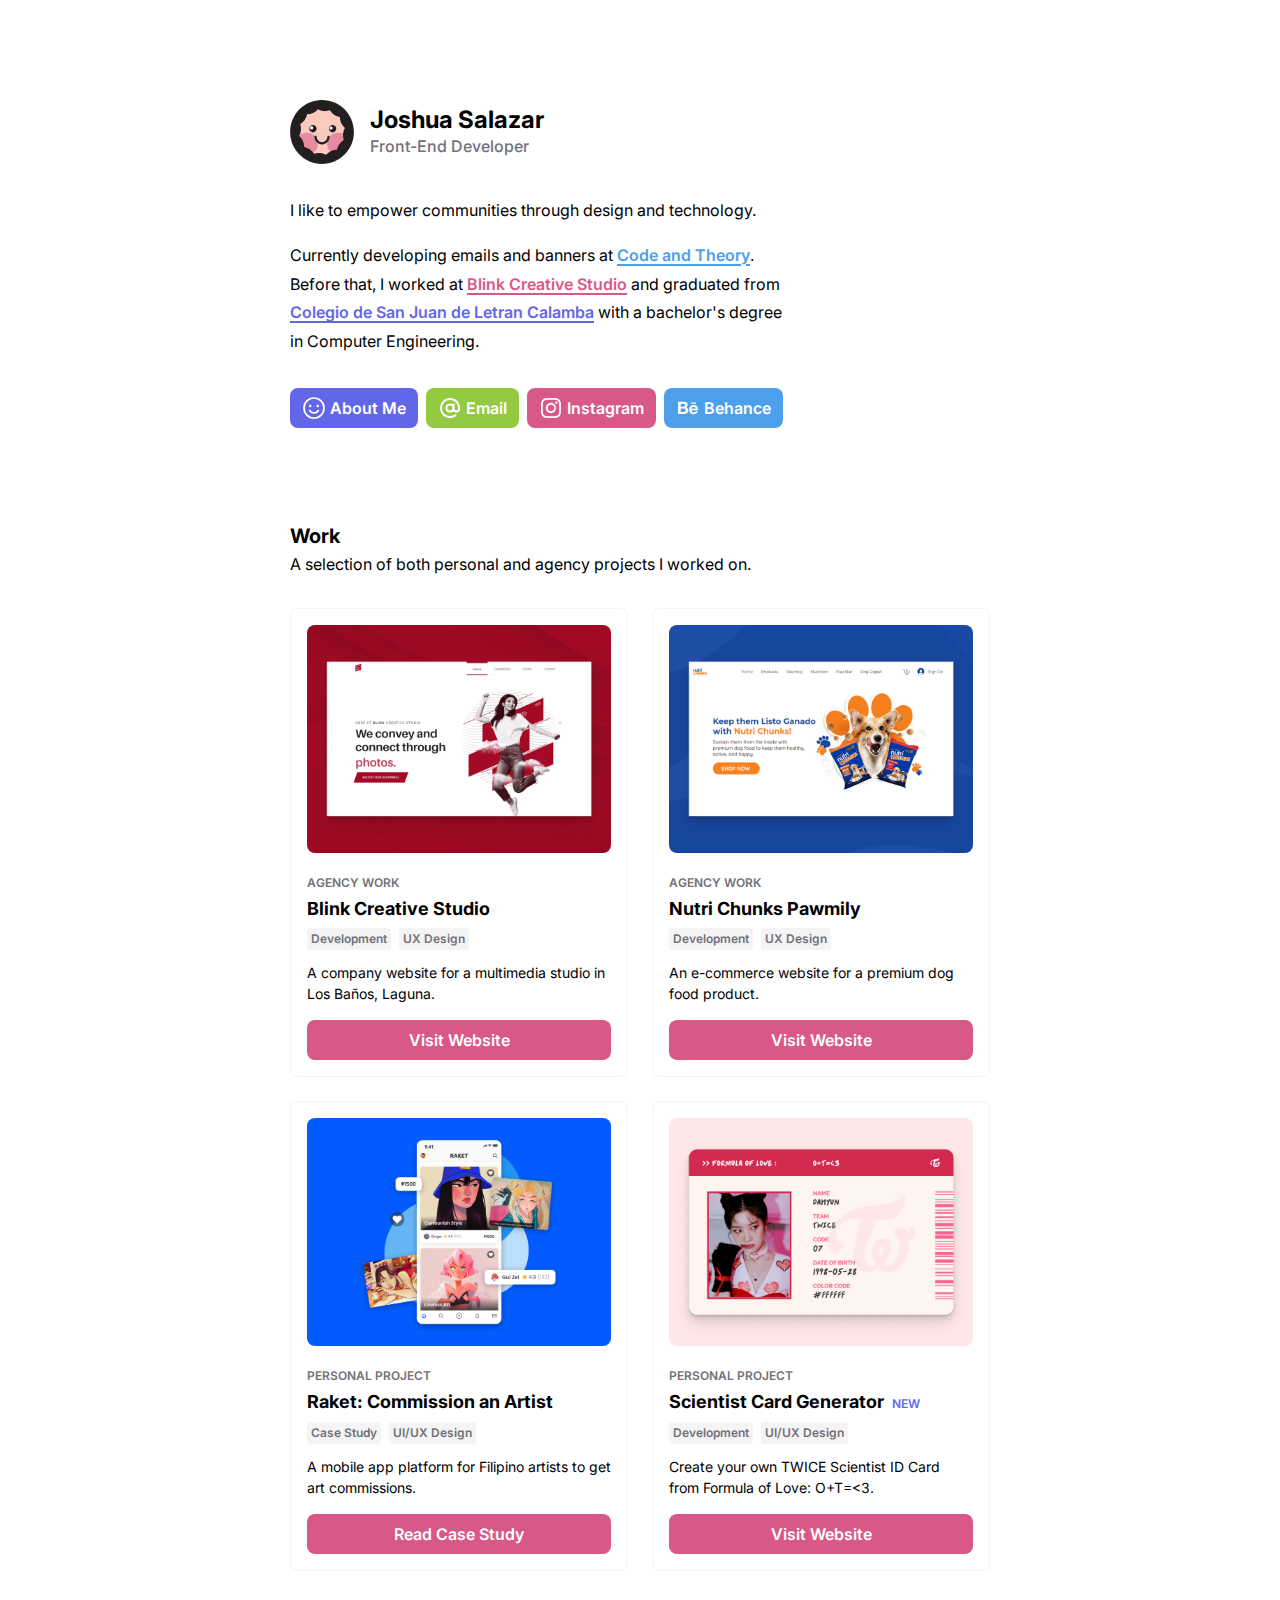
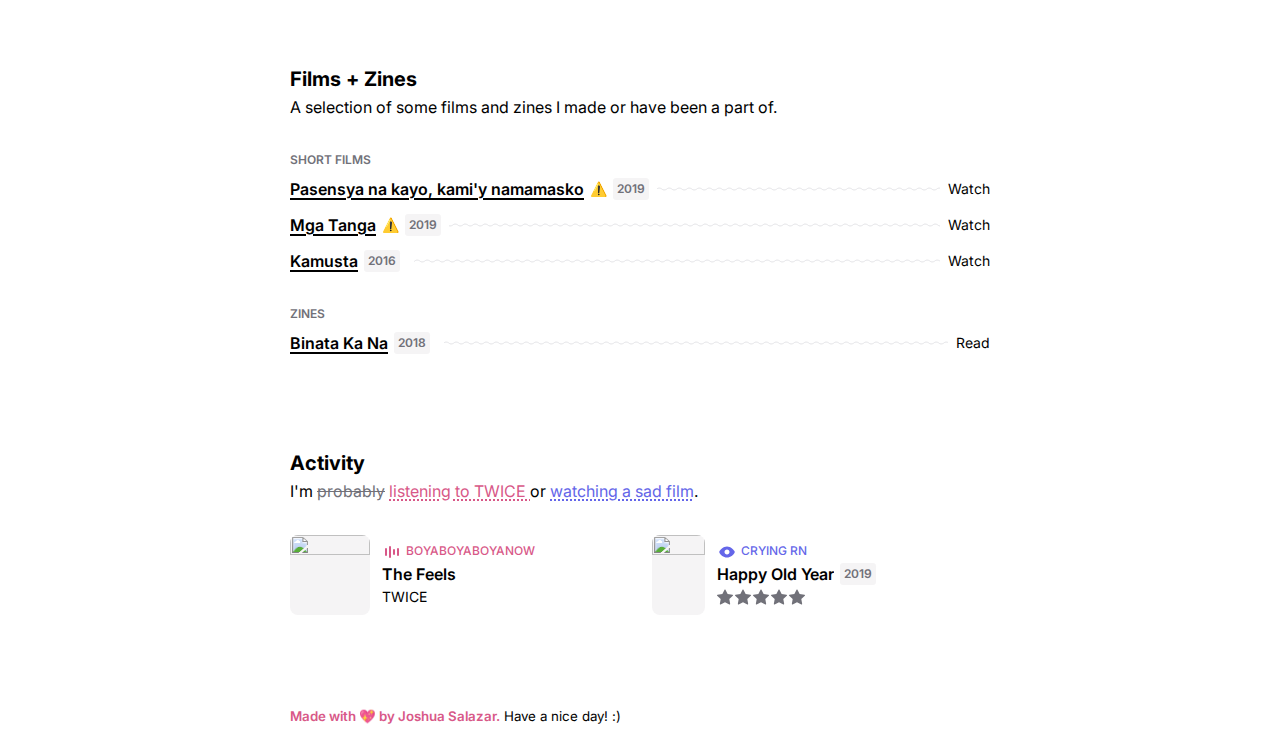
==== index.html @ 6c99dcf3 "filter by member name and group" ====
<!DOCTYPE html>
<html lang="en">

<head>
    <meta charset="UTF-8">
    <meta name="viewport" content="width=device-width">

    <title>Joshua Salazar</title>

    <meta name="description" content="Hello, I'm Joshua Salazar. A front-end developer who likes to empower communities through design and technology.">
    <meta property="og:title" content="Joshua Salazar">
    <meta property="og:description" content="Hello, I'm Joshua Salazar. A front-end developer who likes to empower communities through design and technology.">
    <meta property="og:image" content="https://joshuasalazar.me/assets/cover.jpg">
    <meta property="og:locale" content="en_us">
    <meta property="og:type" content="website">
    <meta name="twitter:card" content="summary_large_image">
    <meta property="og:url" content="https://joshuasalazar.me/">
    <link rel="canonical" href="https://joshuasalazar.me/">
    <link rel="shortcut icon" href="/assets/favicon.png">
    <link rel="stylesheet" href="/css/style.css">
    <script async src="https://cdn.splitbee.io/sb.js"></script>

</head>

<body>
    <main class="wrapper">
        <header>
            <div class="intro">
                <div>
                    <svg width="64" height="64" viewBox="0 0 64 64" fill="none" xmlns="http://www.w3.org/2000/svg">
                        <path id="#skin" d="M32.0552 59.1782C47.0249 59.1782 59.1602 47.0429 59.1602 32.0732C59.1602 17.1035 47.0249 4.96814 32.0552 4.96814C17.0855 4.96814 4.9502 17.1035 4.9502 32.0732C4.9502 47.0429 17.0855 59.1782 32.0552 59.1782Z" fill="#FBCABF" />
                        <g id="blush">
                            <path id="#right-blush" d="M16.8939 54.796C22.956 54.796 27.8704 49.8817 27.8704 43.8196C27.8704 37.7575 22.956 32.8431 16.8939 32.8431C10.8318 32.8431 5.91748 37.7575 5.91748 43.8196C5.91748 49.8817 10.8318 54.796 16.8939 54.796Z" fill="#E88A9F" />
                            <path id="#left-blush" d="M48.1239 54.796C54.186 54.796 59.1003 49.8817 59.1003 43.8196C59.1003 37.7575 54.186 32.8431 48.1239 32.8431C42.0618 32.8431 37.1475 37.7575 37.1475 43.8196C37.1475 49.8817 42.0618 54.796 48.1239 54.796Z" fill="#E88A9F" />
                        </g>
                        <path id="Vector" d="M37.3532 36.822C37.2904 39.7254 34.9817 42.1451 32.0301 42.1451C29.0785 42.1451 26.7699 39.7254 26.7056 36.822C26.6749 35.3521 24.3881 35.3477 24.4203 36.822C24.5079 40.9659 27.8219 44.4202 32.0301 44.4319C36.2383 44.4436 39.5509 40.9513 39.6385 36.822C39.6707 35.3491 37.3839 35.3506 37.3532 36.822Z" fill="#231F20" />
                        <g id="right-eye">
                            <path id="Vector_2" d="M42.5856 32.3931C44.5991 32.3931 46.2313 30.7609 46.2313 28.7475C46.2313 26.734 44.5991 25.1018 42.5856 25.1018C40.5722 25.1018 38.9399 26.734 38.9399 28.7475C38.9399 30.7609 40.5722 32.3931 42.5856 32.3931Z" fill="#231F20" />
                            <path id="Vector_3" d="M41.0034 29.6665C41.8773 29.6665 42.5858 28.958 42.5858 28.0841C42.5858 27.2101 41.8773 26.5016 41.0034 26.5016C40.1294 26.5016 39.4209 27.2101 39.4209 28.0841C39.4209 28.958 40.1294 29.6665 41.0034 29.6665Z" fill="#FDFEFE" />
                        </g>
                        <g id="left-eye">
                            <path id="Vector_4" d="M22.9328 32.3931C24.9462 32.3931 26.5784 30.7609 26.5784 28.7475C26.5784 26.734 24.9462 25.1018 22.9328 25.1018C20.9193 25.1018 19.2871 26.734 19.2871 28.7475C19.2871 30.7609 20.9193 32.3931 22.9328 32.3931Z" fill="#231F20" />
                            <path id="Vector_5" d="M21.6147 29.5029C22.4887 29.5029 23.1972 28.7944 23.1972 27.9205C23.1972 27.0465 22.4887 26.338 21.6147 26.338C20.7407 26.338 20.0322 27.0465 20.0322 27.9205C20.0322 28.7944 20.7407 29.5029 21.6147 29.5029Z" fill="#FDFEFE" />
                        </g>
                        <path id="hair" class="rotate--svg" fill-rule="evenodd" clip-rule="evenodd" d="M63.9376 32.0141C63.9376 49.6267 49.6597 63.9045 32.0472 63.9045C14.4346 63.9045 0.156738 49.6267 0.156738 32.0141C0.156738 14.4015 14.4346 0.123657 32.0472 0.123657C49.6597 0.123657 63.9376 14.4015 63.9376 32.0141ZM24.0825 53.828C21.9733 50.3014 18.4238 47.7355 14.2466 46.9425C14.1832 42.8338 12.3922 38.8369 9.17107 36.0616C11.1705 32.4716 11.618 28.1147 10.216 24.1006C13.7426 21.9914 16.3085 18.4419 17.1014 14.2646C21.2102 14.2012 25.2071 12.4103 27.9824 9.18909C31.5723 11.1886 35.9293 11.6361 39.9434 10.2341C42.0526 13.7607 45.6021 16.3266 49.7793 17.1195C49.8427 21.2282 51.6337 25.2252 54.8548 28.0005C52.8554 31.5904 52.4079 35.9474 53.8099 39.9614C50.2833 42.0707 47.7174 45.6202 46.9245 49.7974C42.8158 49.8608 38.8188 51.6518 36.0435 54.873C32.4536 52.8735 28.0966 52.426 24.0825 53.828Z" fill="#231F20" />
                    </svg>
                </div>
                <div>
                    <h1 class="text-xxl">Joshua Salazar</h1>
                    <p>Front-End Developer</p>
                </div>
            </div>
            <div>
                <p>
                    I like to empower communities through design and technology.
                </p>
                <p>
                    Currently developing emails and banners at <a href="https://codeandtheory.com/" target="_blank" class="c-blue link"><b>Code and Theory</b></a>. Before
                    that, I worked at <a href="https://www.blinkcreativestudio.com/" target="_blank" class="c-pink link"><b>Blink Creative Studio</b></a> and graduated from
                    <a href="https://www.letran-calamba.edu.ph/" target="_blank" class="c-violet link"><b>Colegio de San
                            Juan de Letran Calamba</b></a> with a bachelor's
                    degree in Computer Engineering.
                </p>
            </div>
            <ul>
                <li>
                    <a href="/about.html" class="btn btn--violet btn--icon">
                        <svg width="24" height="24" viewBox="0 0 24 24" fill="none" xmlns="http://www.w3.org/2000/svg">
                            <path d="M12 22C17.5228 22 22 17.5228 22 12C22 6.47715 17.5228 2 12 2C6.47715 2 2 6.47715 2 12C2 17.5228 6.47715 22 12 22Z" stroke="white" stroke-width="1.66667" stroke-linecap="round" stroke-linejoin="round" />
                            <path d="M8.25 11.1666C8.94036 11.1666 9.5 10.607 9.5 9.91663C9.5 9.22627 8.94036 8.66663 8.25 8.66663C7.55964 8.66663 7 9.22627 7 9.91663C7 10.607 7.55964 11.1666 8.25 11.1666Z" fill="white" />
                            <path d="M15.75 11.1666C16.4404 11.1666 17 10.607 17 9.91663C17 9.22627 16.4404 8.66663 15.75 8.66663C15.0596 8.66663 14.5 9.22627 14.5 9.91663C14.5 10.607 15.0596 11.1666 15.75 11.1666Z" fill="white" />
                            <path d="M16.3332 14.5C15.8926 15.259 15.2605 15.8889 14.5 16.3268C13.7395 16.7647 12.8774 16.9952 11.9998 16.9952C11.1223 16.9952 10.2601 16.7647 9.49966 16.3268C8.73917 15.8889 8.10704 15.259 7.6665 14.5" stroke="white" stroke-width="1.66667" stroke-linecap="round" stroke-linejoin="round" />
                        </svg>
                        <span>About Me</span>
                    </a>
                </li>
                <li>
                    <a href="mailto:joshuasalazar.design@gmail.com" target="_blank" class="btn btn--green btn--icon">
                        <svg class="btn__icon" width="24" height="24" viewBox="0 0 24 24" fill="none" xmlns="http://www.w3.org/2000/svg">
                            <path fill-rule="evenodd" clip-rule="evenodd" d="M7.72701 2.9589C9.25109 2.23859 10.9325 1.91525 12.6151 2.01893C14.2976 2.12261 15.9266 2.64995 17.3507 3.55193C18.7748 4.45391 19.9478 5.70126 20.7607 7.17806C21.5735 8.65486 21.9998 10.3132 22 11.9989V12.8989C22.0001 13.6729 21.7573 14.4275 21.3061 15.0564C20.8548 15.6852 20.2176 16.1567 19.4843 16.4045C18.751 16.6522 17.9584 16.6637 17.2182 16.4374C16.478 16.2111 15.8274 15.7584 15.358 15.1429C14.7558 15.7858 13.9817 16.2423 13.1277 16.4582C12.2736 16.674 11.3756 16.6401 10.5403 16.3604C9.70496 16.0807 8.9675 15.5671 8.41556 14.8806C7.86362 14.1941 7.52042 13.3635 7.42673 12.4876C7.33305 11.6117 7.49283 10.7273 7.88709 9.93958C8.28134 9.15184 8.89349 8.49387 9.65076 8.04387C10.408 7.59388 11.2786 7.37078 12.159 7.4011C13.0393 7.43141 13.8925 7.71388 14.617 8.2149C14.6628 7.96977 14.7985 7.75058 14.9976 7.60034C15.1966 7.45011 15.4446 7.37966 15.6929 7.40283C15.9412 7.42599 16.1719 7.54109 16.3397 7.72556C16.5075 7.91002 16.6004 8.15053 16.6 8.3999V12.8999C16.6 13.3508 16.7791 13.7832 17.0979 14.102C17.4167 14.4208 17.8491 14.5999 18.3 14.5999C18.7509 14.5999 19.1833 14.4208 19.5021 14.102C19.8209 13.7832 20 13.3508 20 12.8999V11.9999C19.9997 10.1944 19.3886 8.44204 18.2661 7.02784C17.1436 5.61364 15.5757 4.62074 13.8174 4.21057C12.0591 3.8004 10.2137 3.99709 8.58133 4.76866C6.94896 5.54023 5.62559 6.8413 4.8264 8.46033C4.0272 10.0794 3.79919 11.9211 4.17942 13.6862C4.55966 15.4512 5.52578 17.0357 6.92071 18.1821C8.31563 19.3284 10.0573 19.9692 11.8626 20.0002C13.6679 20.0312 15.4305 19.4507 16.864 18.3529C16.9678 18.2689 17.0874 18.2066 17.2157 18.1696C17.344 18.1326 17.4785 18.1216 17.6111 18.1374C17.7437 18.1532 17.8718 18.1953 17.9878 18.2614C18.1038 18.3275 18.2055 18.4162 18.2867 18.5222C18.3679 18.6282 18.4271 18.7494 18.4607 18.8786C18.4943 19.0078 18.5017 19.1425 18.4825 19.2746C18.4632 19.4068 18.4177 19.5337 18.3485 19.648C18.2794 19.7622 18.1881 19.8615 18.08 19.9399C16.9666 20.7929 15.6861 21.4022 14.3219 21.7281C12.9576 22.054 11.5401 22.0892 10.1613 21.8316C8.78253 21.5739 7.47339 21.029 6.31892 20.2324C5.16446 19.4358 4.1905 18.4052 3.4603 17.2076C2.73011 16.01 2.26003 14.6722 2.08058 13.2811C1.90114 11.89 2.01636 10.4767 2.41875 9.13297C2.82113 7.78928 3.5017 6.54528 4.41622 5.48177C5.33074 4.41825 6.45876 3.55903 7.72701 2.9599V2.9589ZM14.6 11.9989C14.6 11.3093 14.3261 10.648 13.8385 10.1604C13.3509 9.67283 12.6896 9.3989 12 9.3989C11.3104 9.3989 10.6491 9.67283 10.1615 10.1604C9.67394 10.648 9.40001 11.3093 9.40001 11.9989C9.40001 12.6885 9.67394 13.3498 10.1615 13.8374C10.6491 14.325 11.3104 14.5989 12 14.5989C12.6896 14.5989 13.3509 14.325 13.8385 13.8374C14.3261 13.3498 14.6 12.6885 14.6 11.9989V11.9989Z" fill="white" />
                        </svg>
                        <span>Email</span>
                    </a>
                </li>
                <li>
                    <a href="https://www.instagram.com/jawspng/" target="_blank" class="btn btn--pink btn--icon">
                        <svg class="btn__icon" width="24" height="24" viewBox="0 0 24 24" fill="none" xmlns="http://www.w3.org/2000/svg">
                            <path d="M12 2C9.28625 2 8.945 2.0125 7.87875 2.06C6.8125 2.11 6.08625 2.2775 5.45 2.525C4.78262 2.77602 4.17811 3.16978 3.67875 3.67875C3.1701 4.17837 2.77638 4.7828 2.525 5.45C2.2775 6.085 2.10875 6.8125 2.06 7.875C2.0125 8.94375 2 9.28375 2 12.0013C2 14.7163 2.0125 15.0563 2.06 16.1225C2.11 17.1875 2.2775 17.9137 2.525 18.55C2.78125 19.2075 3.1225 19.765 3.67875 20.3212C4.23375 20.8775 4.79125 21.22 5.44875 21.475C6.08625 21.7225 6.81125 21.8912 7.87625 21.94C8.94375 21.9875 9.28375 22 12 22C14.7163 22 15.055 21.9875 16.1225 21.94C17.1863 21.89 17.915 21.7225 18.5513 21.475C19.2182 21.2239 19.8223 20.8301 20.3212 20.3212C20.8775 19.765 21.2187 19.2075 21.475 18.55C21.7212 17.9137 21.89 17.1875 21.94 16.1225C21.9875 15.0563 22 14.7163 22 12C22 9.28375 21.9875 8.94375 21.94 7.87625C21.89 6.8125 21.7212 6.085 21.475 5.45C21.2237 4.78278 20.8299 4.17834 20.3212 3.67875C19.822 3.16959 19.2175 2.77581 18.55 2.525C17.9125 2.2775 17.185 2.10875 16.1212 2.06C15.0537 2.0125 14.715 2 11.9975 2H12.0013H12ZM11.1037 3.8025H12.0013C14.6713 3.8025 14.9875 3.81125 16.0412 3.86C17.0162 3.90375 17.5462 4.0675 17.8987 4.20375C18.365 4.385 18.6987 4.6025 19.0487 4.9525C19.3987 5.3025 19.615 5.635 19.7963 6.1025C19.9338 6.45375 20.0963 6.98375 20.14 7.95875C20.1888 9.0125 20.1988 9.32875 20.1988 11.9975C20.1988 14.6663 20.1888 14.9837 20.14 16.0375C20.0963 17.0125 19.9325 17.5413 19.7963 17.8938C19.6359 18.3279 19.38 18.7205 19.0475 19.0425C18.6975 19.3925 18.365 19.6088 17.8975 19.79C17.5475 19.9275 17.0175 20.09 16.0412 20.135C14.9875 20.1825 14.6713 20.1938 12.0013 20.1938C9.33125 20.1938 9.01375 20.1825 7.96 20.135C6.985 20.09 6.45625 19.9275 6.10375 19.79C5.66937 19.6299 5.27641 19.3745 4.95375 19.0425C4.62094 18.72 4.36465 18.3271 4.20375 17.8925C4.0675 17.5412 3.90375 17.0113 3.86 16.0363C3.8125 14.9825 3.8025 14.6662 3.8025 11.995C3.8025 9.325 3.8125 9.01 3.86 7.95625C3.905 6.98125 4.0675 6.45125 4.205 6.09875C4.38625 5.6325 4.60375 5.29875 4.95375 4.94875C5.30375 4.59875 5.63625 4.3825 6.10375 4.20125C6.45625 4.06375 6.985 3.90125 7.96 3.85625C8.8825 3.81375 9.24 3.80125 11.1037 3.8V3.8025V3.8025ZM17.3387 5.4625C17.1812 5.4625 17.0251 5.49354 16.8795 5.55384C16.7339 5.61415 16.6017 5.70254 16.4902 5.81397C16.3788 5.9254 16.2904 6.05769 16.2301 6.20328C16.1698 6.34887 16.1387 6.50491 16.1387 6.6625C16.1387 6.82009 16.1698 6.97613 16.2301 7.12172C16.2904 7.26731 16.3788 7.3996 16.4902 7.51103C16.6017 7.62246 16.7339 7.71085 16.8795 7.77116C17.0251 7.83146 17.1812 7.8625 17.3387 7.8625C17.657 7.8625 17.9622 7.73607 18.1873 7.51103C18.4123 7.28598 18.5387 6.98076 18.5387 6.6625C18.5387 6.34424 18.4123 6.03902 18.1873 5.81397C17.9622 5.58893 17.657 5.4625 17.3387 5.4625V5.4625ZM12.0013 6.865C11.3201 6.85437 10.6436 6.97936 10.0112 7.23268C9.37883 7.486 8.80314 7.86259 8.31769 8.34053C7.83223 8.81847 7.44671 9.38821 7.18355 10.0166C6.9204 10.6449 6.78488 11.3194 6.78488 12.0006C6.78488 12.6819 6.9204 13.3563 7.18355 13.9847C7.44671 14.613 7.83223 15.1828 8.31769 15.6607C8.80314 16.1387 9.37883 16.5153 10.0112 16.7686C10.6436 17.0219 11.3201 17.1469 12.0013 17.1363C13.3494 17.1152 14.6353 16.5649 15.5812 15.6041C16.5272 14.6432 17.0574 13.349 17.0574 12.0006C17.0574 10.6523 16.5272 9.35802 15.5812 8.39719C14.6353 7.43636 13.3494 6.88603 12.0013 6.865V6.865ZM12.0013 8.66625C12.8854 8.66625 13.7334 9.01748 14.3586 9.64268C14.9838 10.2679 15.335 11.1158 15.335 12C15.335 12.8842 14.9838 13.7321 14.3586 14.3573C13.7334 14.9825 12.8854 15.3337 12.0013 15.3337C11.1171 15.3337 10.2691 14.9825 9.64393 14.3573C9.01873 13.7321 8.6675 12.8842 8.6675 12C8.6675 11.1158 9.01873 10.2679 9.64393 9.64268C10.2691 9.01748 11.1171 8.66625 12.0013 8.66625V8.66625Z" fill="white" />
                        </svg>
                        <span>Instagram</span>
                    </a>
                </li>
                <li>
                    <a href="https://www.behance.net/joshua_salazar" target="_blank" class="btn btn--blue btn--icon">
                        <svg class="btn__icon" width="24" height="24" viewBox="0 0 24 24" fill="none" xmlns="http://www.w3.org/2000/svg">
                            <path d="M7.8175 5.75C8.39375 5.75 8.92625 5.79375 9.415 5.925C9.9025 6.0125 10.3037 6.195 10.66 6.41375C11.0175 6.63375 11.2812 6.94625 11.4612 7.3475C11.6362 7.7475 11.7312 8.23625 11.7312 8.76875C11.7312 9.38875 11.5987 9.92125 11.2862 10.3213C11.0175 10.7213 10.5788 11.0787 10.04 11.3425C10.7975 11.5625 11.3738 11.9625 11.725 12.495C12.0763 13.0275 12.3013 13.6912 12.3013 14.4487C12.3013 15.0687 12.17 15.6013 11.945 16.0463C11.7205 16.4942 11.3837 16.8762 10.9675 17.155C10.5675 17.4237 10.0788 17.6425 9.54625 17.775C9.02462 17.9128 8.48819 17.9866 7.94875 17.995L2 18.0038V5.75H7.8175ZM7.46125 10.7225C7.94875 10.7225 8.34875 10.5912 8.6575 10.3662C8.965 10.1412 9.10125 9.745 9.10125 9.2575C9.10125 8.9875 9.0575 8.725 8.97 8.54875C8.87529 8.37012 8.73788 8.21768 8.57 8.105C8.38867 8.00613 8.19484 7.93213 7.99375 7.885C7.77375 7.84125 7.54875 7.84125 7.285 7.84125H4.7125V10.7287C4.7125 10.7225 7.4625 10.7225 7.4625 10.7225H7.46125ZM7.5925 15.9637C7.86125 15.9637 8.125 15.92 8.35 15.8762C8.57 15.8325 8.795 15.7438 8.97 15.6063C9.145 15.4688 9.2825 15.3375 9.415 15.1187C9.5025 14.8987 9.59 14.63 9.59 14.3175C9.59 13.6975 9.415 13.2525 9.0575 12.94C8.70125 12.6712 8.2125 12.54 7.63625 12.54H4.7125V15.9575H7.59375V15.9637H7.5925ZM16.165 15.92C16.5225 16.2762 17.0537 16.4525 17.7625 16.4525C18.25 16.4525 18.695 16.32 19.0525 16.095C19.4088 15.8263 19.6275 15.5625 19.715 15.295H21.89C21.5325 16.3587 21 17.1163 20.2925 17.605C19.585 18.0488 18.7388 18.3125 17.7175 18.3125C17.0645 18.3154 16.4168 18.1945 15.8087 17.9563C15.2615 17.7528 14.7732 17.417 14.3875 16.9787C13.9761 16.5701 13.6706 16.0672 13.4975 15.5137C13.2787 14.9375 13.185 14.3175 13.185 13.6037C13.185 12.94 13.2725 12.3137 13.4975 11.7375C13.7225 11.1625 14.03 10.6725 14.4312 10.2288C14.8312 9.82875 15.32 9.47125 15.8525 9.25125C16.4463 9.01485 17.0797 8.89393 17.7187 8.895C18.4762 8.895 19.14 9.02625 19.7163 9.33875C20.2913 9.65125 20.7375 10.0037 21.0937 10.5362C21.45 11.0237 21.7138 11.6 21.895 12.2213C21.9825 12.8413 22.0263 13.4662 21.9825 14.175H15.545C15.545 14.9 15.8075 15.5625 16.165 15.92V15.92ZM18.965 11.255C18.6525 10.9425 18.1625 10.7663 17.5862 10.7663C17.1862 10.7663 16.8787 10.8538 16.61 10.9863C16.3412 11.1175 16.165 11.2987 15.99 11.4737C15.8266 11.6453 15.7178 11.8615 15.6775 12.095C15.6325 12.3138 15.59 12.495 15.59 12.67H19.585C19.4975 12.0125 19.2725 11.5675 18.9638 11.255H18.965ZM15.0562 6.595H20.0288V7.79125H15.0562V6.595V6.595Z" fill="white" />
                        </svg>
                        <span>Behance</span>
                    </a>
                </li>
            </ul>
        </header>

        <section>
            <div>
                <h2 class="text-xl">Work</h2>
                <p>A selection of both personal and agency projects I worked on.</p>
            </div>

            <div class="grid-2-col">
                <div class="work">
                    <div>
                        <img src="/assets/blink-creative-studio.jpg" alt="Blink Creative Studio website homepage">
                    </div>
                    <div>
                        <span class="text-xs c-dark-2 uppercase"><b>Agency Work</b></span>
                        <h3 class="text-lg work__title">Blink Creative Studio</h3>
                        <ul>
                            <li class="text-inside">Development</li>
                            <li class="text-inside">UX Design</li>
                        </ul>
                        <p class="text-sm">A company website for a multimedia studio in Los Baños, Laguna.</p>
                    </div>
                    <a href="https://www.blinkcreativestudio.com/" target="_blank" class="btn btn--pink">Visit
                        Website</a>
                </div>
                <div class="work">
                    <div>
                        <img src="/assets/ncp.jpg" alt="Nutri Chunks Pawmily website homepage">
                    </div>
                    <div>
                        <span class="text-xs c-dark-2 uppercase"><b>Agency Work</b></span>
                        <h3 class="text-lg work__title">Nutri Chunks Pawmily</h3>
                        <ul>
                            <li class="text-inside">Development</li>
                            <li class="text-inside">UX Design</li>
                        </ul>
                        <p class="text-sm">An e-commerce website for a premium dog food product.</p>
                    </div>
                    <a href="https://www.sanmiguelpetcare.com/" target="_blank" rel="noopener" rel="noreferrer" class="btn btn--pink">Visit Website</a>
                </div>
                <div class="work">
                    <div>
                        <img src="/assets/raket-case-study.jpg" alt="Raket: Commission an Artist. A UI UX Case Study.">
                    </div>
                    <div>
                        <span class="text-xs c-dark-2 uppercase"><b>Personal Project</b></span>
                        <h3 class="text-lg work__title">Raket: Commission an Artist</h3>
                        <ul>
                            <li class="text-inside">Case Study</li>
                            <li class="text-inside">UI/UX Design</li>
                        </ul>
                        <p class="text-sm">A mobile app platform for Filipino artists to get art commissions.</p>
                    </div>
                    <a href="https://www.behance.net/gallery/104987101/Raket-Commission-an-Artist-a-UIUX-Case-Study" target="_blank" class="btn btn--pink">Read Case Study</a>
                </div>
                <div class="work">
                    <div>
                        <img src="/assets/twice-scientist-card.jpg" alt="Generated TWICE Scienist Card Sample">
                    </div>
                    <div>
                        <span class="text-xs c-dark-2 uppercase"><b>Personal Project</b></span>
                        <h3 class="text-lg work__title">Scientist Card Generator <span class="rotate--text c-violet">NEW</span>
                        </h3>
                        <ul>
                            <li class="text-inside">Development</li>
                            <li class="text-inside">UI/UX Design</li>
                        </ul>
                        <p class="text-sm">Create your own TWICE Scientist ID Card from Formula of Love: O+T=&lt;3.</p>
                    </div>
                    <a href="https://scientist.cards/" target="_blank" class="btn btn--pink">Visit Website</a>
                </div>
            </div>
        </section>

        <section>
            <div>
                <h2 class="text-xl">Films + Zines</h2>
                <p>A selection of some films and zines I made or have been a part of.</p>
            </div>

            <div class="art-grid">
                <div>
                    <h3 class="text-xs c-dark-2 uppercase"><b>Short Films</b></h3>
                    <ol>
                        <li>
                            <a href="https://fb.watch/bBNNQo89yj/" target="_blank" data-warning="profanities" class="art warning">
                                <div class="text-container">
                                    <h4 class="text-truncate link">Pasensya na kayo, kami'y namamasko
                                    </h4>
                                    <span>⚠️</span>
                                    <span class="text-inside">2019</span>
                                </div>
                                <hr class="wavy">
                                <p>Watch</p>
                            </a>
                        </li>
                        <li>
                            <a href="https://fb.watch/bBOO-zAZfU/" target="_blank" data-warning="profanities and suggestive dialogue" class="art warning">
                                <div class="text-container">
                                    <h4 class="text-truncate link">Mga Tanga
                                    </h4>
                                    <span>⚠️</span>
                                    <span class="text-inside">2019</span>
                                </div>
                                <hr class="wavy">
                                <p>Watch</p>
                            </a>
                        </li>
                        <li>
                            <a href="https://www.instagram.com/p/Ca-Y-BpDGjv/" target="_blank" class="art">
                                <div class="text-container">
                                    <h4 class="text-truncate link">Kamusta
                                    </h4>
                                    <span class="text-inside">2016</span>
                                </div>
                                <hr class="wavy">
                                <p>Watch</p>
                            </a>
                        </li>
                    </ol>


                </div>

                <div>
                    <h3 class="text-xs c-dark-2 uppercase"><b>Zines</b></h3>
                    <a href="/assets/Binata-Ka-Na-by-Joshua-Salazar.pdf" target="_blank" class="art">
                        <div class="text-container">
                            <h4 class="text-truncate link">Binata Ka Na</span>
                            </h4>
                            <span class="text-inside">2018</span>
                        </div>
                        <hr class="wavy">
                        <p>Read</p>
                    </a>
                </div>
            </div>
        </section>

        <div class="dialog" role="dialog">
            <div class="dialog__inner">
                <div>
                    <h2>⚠️ Content Warning</h2>
                    <p></p>
                </div>
                <div class="dialog__buttons">
                    <button class="dialog__cancel btn btn--secondary">Cancel</button>
                    <a href="" target="_blank" class="dialog__agree btn btn--pink">Watch</a>
                </div>
            </div>
        </div>

        <section>
            <div>
                <h2 class="text-xl">Activity</h2>
                <p>I'm <strike class="c-dark-2">probably</strike> <span class="c-pink tooltip">listening to TWICE
                        <span><img src="/assets/twice-ot9-ending-fairy.gif" alt=""></span></span> or
                    <span class="c-violet tooltip">watching a sad film<span><img src="/assets/happy-old-year.gif" alt=""></span></span>.
                </p>
            </div>

            <div class="grid-2-col">
                <a class="track" href="" target="_blank" id="track">
                    <div class="activity">
                        <img class="img--square" id="track-art" src="" alt="">
                        <div>
                            <div class="d-flex gap-xs load load--short">
                                <svg class="track-time__icon hide" width="20" height="20" viewBox="0 0 20 20" fill="none" xmlns="http://www.w3.org/2000/svg">
                                    <rect x="3" y="6" width="2" height="8" rx="1" fill="#D85888" />
                                    <rect x="7" y="4" width="2" height="12" rx="1" fill="#D85888" />
                                    <rect x="11" y="7" width="2" height="6" rx="1" fill="#D85888" />
                                    <rect x="15" y="6" width="2" height="8" rx="1" fill="#D85888" />
                                </svg>
                                <p id="track-time__date" class="c-pink text-xs uppercase"></p>
                            </div>
                            <div class="text-container load load--long">
                                <p id="track-title" class="text-truncate"></p>
                            </div>
                            <p href="#" id="track-artist" class="text-sm load load--medium"></p>
                        </div>
                    </div>
                </a>
                <a class="film" href="" target="_blank" id="film">
                    <div class="activity">
                        <img class="img--portrait" id="film-art" src="" alt="">
                        <div>
                            <div class="d-flex gap-xs load load--short">
                                <img id="film-time__icon" src="" alt="">
                                <p id="film-time__date" class="c-violet text-xs uppercase"></p>
                            </div>
                            <div class="text-container load load--long">
                                <p id="film-title" class="text-truncate"></p>
                                <span id="film-year" class="text-inside hide"></span>
                            </div>
                            <div class="stars load load--medium">
                                <span id="film-rating"></span>
                            </div>
                        </div>
                    </div>
                </a>
            </div>
        </section>
    </main>
    <footer class="wrapper">
        <p><small><strong class="c-pink">Made with 💖 by Joshua Salazar.</strong> Have a nice day! :)</small></p>
    </footer>

    <script src="https://code.jquery.com/jquery-3.6.0.min.js" integrity="sha256-/xUj+3OJU5yExlq6GSYGSHk7tPXikynS7ogEvDej/m4=" crossorigin="anonymous"></script>
    <script src="/main.js"></script>
</body>

</html>
---- css/style.css ----
@import url("https://fonts.googleapis.com/css2?family=Inter:wght@400;500;600;700");
*,
*::before,
*::after {
  -webkit-box-sizing: border-box;
          box-sizing: border-box;
  margin: 0;
  padding: 0;
}

img,
picture,
video,
canvas,
svg {
  display: block;
  max-width: 100%;
}

input,
button,
textarea,
select {
  font: inherit;
}

body {
  font-family: "Inter", sans-serif;
  font-weight: 400;
  font-size: 1rem;
  line-height: 1.5;
  -webkit-font-smoothing: antialiased;
}

/** TYPOGRAPHY *****/
.text-xs {
  font-size: 0.75rem;
  font-weight: 500;
}

.text-sm {
  font-size: 0.875rem;
}

.text-md {
  font-size: 1rem;
  line-height: 1.5;
  font-weight: 400;
}

.text-lg {
  font-size: 1.125rem;
  line-height: 1.3;
  font-weight: 700;
}

.text-xl {
  font-size: 1.25rem;
  line-height: 1.5rem;
  margin-bottom: 0.25rem;
  font-weight: 700;
}

.text-xxl {
  font-size: 1.5rem;
  line-height: 1.2;
  font-weight: 700;
}

.uppercase {
  text-transform: uppercase;
}

p + p {
  margin-top: 1rem;
}

strong,
b {
  font-weight: 600;
}

ul {
  display: -webkit-box;
  display: -ms-flexbox;
  display: flex;
  list-style-type: none;
  gap: 0.5rem;
}

a {
  text-decoration: none;
  color: inherit;
}

a:focus {
  outline-offset: 2px;
  outline-color: rgba(216, 88, 136, 0.5);
}

button {
  border: 0;
  line-height: 20px;
  cursor: pointer;
}

button:focus {
  outline: none;
  -webkit-box-shadow: 0 0 0 0.2rem rgba(216, 88, 136, 0.25);
          box-shadow: 0 0 0 0.2rem rgba(216, 88, 136, 0.25);
}

.link {
  text-decoration: underline;
  -webkit-text-decoration-color: inherit;
          text-decoration-color: inherit;
  text-underline-offset: 3px;
  text-decoration-thickness: 2px;
  -webkit-transition: -webkit-text-decoration-color 0.15s linear;
  transition: -webkit-text-decoration-color 0.15s linear;
  transition: text-decoration-color 0.15s linear;
  transition: text-decoration-color 0.15s linear, -webkit-text-decoration-color 0.15s linear;
}

.link:hover, .link:focus, .link:focus-visible {
  -webkit-text-decoration-color: transparent;
          text-decoration-color: transparent;
}

.hide {
  opacity: 0;
}

.overflow-hidden {
  overflow: hidden;
}

/** FLEX AND GRID *****/
.d-flex {
  display: -webkit-box;
  display: -ms-flexbox;
  display: flex;
}

.align-items-center {
  -webkit-box-align: center;
      -ms-flex-align: center;
          align-items: center;
}

.justify-space-between {
  -webkit-box-pack: justify;
      -ms-flex-pack: justify;
          justify-content: space-between;
}

.flex-column {
  -webkit-box-orient: vertical;
  -webkit-box-direction: normal;
      -ms-flex-direction: column;
          flex-direction: column;
}

.gap-xs {
  gap: 0.25rem;
}

.gap-md {
  gap: 1rem;
}

/** COLOR *****/
.c-green {
  color: #94CA42;
}

.c-green:focus {
  outline-color: rgba(148, 202, 66, 0.5);
}

.c-blue {
  color: #4D9FEB;
}

.c-blue:focus {
  outline-color: rgba(77, 159, 235, 0.5);
}

.c-violet {
  color: #6466E9;
}

.c-violet:focus {
  outline-color: rgba(100, 102, 233, 0.5);
}

.c-pink {
  color: #D85888;
}

.c-pink:focus {
  outline-color: rgba(216, 88, 136, 0.5);
}

.c-dark-1 {
  color: #27272A;
}

.c-dark-2 {
  color: #717179;
}

/** BUTTONS *****/
.btn {
  padding: 0.5rem 0.75rem;
  border-radius: 0.5rem;
  color: white;
  font-weight: 600;
  text-align: center;
}

.btn--icon {
  display: -webkit-box;
  display: -ms-flexbox;
  display: flex;
  -webkit-box-align: center;
      -ms-flex-align: center;
          align-items: center;
  gap: 0.25rem;
}

.btn--green {
  background-color: #94CA42;
}

.btn--green:focus {
  outline: none;
  -webkit-box-shadow: 0 0 0 0.2rem rgba(148, 202, 66, 0.5);
          box-shadow: 0 0 0 0.2rem rgba(148, 202, 66, 0.5);
}

.btn--blue {
  background-color: #4D9FEB;
}

.btn--blue:focus {
  outline: none;
  -webkit-box-shadow: 0 0 0 0.2rem rgba(77, 159, 235, 0.5);
          box-shadow: 0 0 0 0.2rem rgba(77, 159, 235, 0.5);
}

.btn--violet {
  background-color: #6466E9;
}

.btn--violet:focus {
  outline: none;
  -webkit-box-shadow: 0 0 0 0.2rem rgba(100, 102, 233, 0.5);
          box-shadow: 0 0 0 0.2rem rgba(100, 102, 233, 0.5);
}

.btn--pink {
  background-color: #D85888;
}

.btn--pink:focus {
  outline: none;
  -webkit-box-shadow: 0 0 0 0.2rem rgba(216, 88, 136, 0.5);
          box-shadow: 0 0 0 0.2rem rgba(216, 88, 136, 0.5);
}

.btn--secondary {
  background-color: #F5F4F5;
  color: #717179;
}

.btn--alt {
  padding: 0.5rem;
  background-color: #F5F4F5;
  color: #717179;
}

.btn--tertiary {
  background-color: transparent;
  color: #717179;
  font-size: 14px;
}

.btn__icon {
  width: 1.5rem;
  height: 1.5rem;
  min-width: 1.5rem;
  min-height: 1.5rem;
}

.text-inside {
  font-size: 0.75rem;
  padding: 2px 4px;
  background-color: #F5F4F5;
  border-radius: 0.2rem;
  font-weight: 600;
  color: #717179;
}

/** MAIN *****/
section {
  display: -webkit-box;
  display: -ms-flexbox;
  display: flex;
  -webkit-box-orient: vertical;
  -webkit-box-direction: normal;
      -ms-flex-direction: column;
          flex-direction: column;
  gap: 2rem;
}

main {
  display: -ms-grid;
  display: grid;
  gap: 6rem;
}

.wrapper {
  max-width: calc(700px + 3rem);
  padding: 6.25rem 1.5rem 1.5rem;
  margin: auto;
}

header {
  display: -webkit-box;
  display: -ms-flexbox;
  display: flex;
  -webkit-box-orient: vertical;
  -webkit-box-direction: normal;
      -ms-flex-direction: column;
          flex-direction: column;
  gap: 2rem;
}

header .intro {
  display: -webkit-box;
  display: -ms-flexbox;
  display: flex;
  gap: 1rem;
  -webkit-box-align: center;
      -ms-flex-align: center;
          align-items: center;
}

header .intro img {
  width: 3.5rem;
}

header .intro p {
  font-weight: 500;
  color: #717179;
  line-height: 1.5;
}

header p {
  max-width: 50ch;
  line-height: 1.8;
}

.grid-2-col {
  display: -ms-grid;
  display: grid;
  -ms-grid-columns: (minmax(calc(350px - 5rem), 1fr))[auto-fit];
      grid-template-columns: repeat(auto-fit, minmax(calc(350px - 5rem), 1fr));
  gap: 1.5rem;
}

.work {
  padding: 1rem;
  border-radius: 0.5rem;
  border: 1px solid #F5F4F5;
  display: -webkit-box;
  display: -ms-flexbox;
  display: flex;
  -webkit-box-orient: vertical;
  -webkit-box-direction: normal;
      -ms-flex-direction: column;
          flex-direction: column;
  gap: 1rem;
}

.work img {
  aspect-ratio: 4/3;
  background-color: #F5F4F5;
  border-radius: 0.5rem;
}

.work a {
  width: 100%;
  text-align: center;
}

.work__title {
  margin: 0.25rem 0 0.5rem 0;
}

.work p {
  margin-top: 0.75rem;
}

.art-grid {
  display: -ms-grid;
  display: grid;
  gap: 2rem;
}

.art-grid h3 {
  margin-bottom: 0.5rem;
}

.art-grid ol {
  list-style-type: none;
}

.art-grid li + li {
  margin-top: 0.75rem;
}

.wavy {
  border: none;
  height: 4px;
  background: url(/assets/wavy-line.svg) center repeat-x;
}

.art {
  display: -ms-grid;
  display: grid;
  -ms-grid-columns: auto minmax(2rem, 1fr) auto;
      grid-template-columns: auto minmax(2rem, 1fr) auto;
  -webkit-box-align: center;
      -ms-flex-align: center;
          align-items: center;
  font-size: 0.875rem;
  gap: 0.5rem;
}

.art h4 {
  font-size: 1rem;
}

.art:hover .link,
.art:focus .link,
.art:focus-visible .link {
  -webkit-text-decoration-color: transparent;
          text-decoration-color: transparent;
}

.tooltip {
  position: relative;
  text-decoration: underline;
  -webkit-text-decoration-color: inherit;
          text-decoration-color: inherit;
  -webkit-text-decoration-style: dotted;
          text-decoration-style: dotted;
  text-underline-offset: 3px;
  text-decoration-thickness: 2px;
}

.tooltip span {
  display: none;
  margin-left: -5rem;
  margin-top: -7rem;
  position: absolute;
  z-index: 99;
  width: 10rem;
}

.tooltip span img {
  aspect-ratio: 16 / 9;
  -o-object-fit: cover;
     object-fit: cover;
  width: 10rem;
  border-radius: 4px;
}

.tooltip:hover span {
  display: block;
  position: fixed;
  overflow: hidden;
}

.track-time__icon.playing rect:nth-child(1) {
  -webkit-animation: playIcon-1 1s infinite linear alternate;
          animation: playIcon-1 1s infinite linear alternate;
}

.track-time__icon.playing rect:nth-child(2) {
  -webkit-animation: playIcon-2 1s infinite linear alternate;
          animation: playIcon-2 1s infinite linear alternate;
}

.track-time__icon.playing rect:nth-child(3) {
  -webkit-animation: playIcon-3 1s infinite linear alternate;
          animation: playIcon-3 1s infinite linear alternate;
}

.track-time__icon.playing rect:nth-child(4) {
  -webkit-animation: playIcon-4 1s infinite linear alternate;
          animation: playIcon-4 1s infinite linear alternate;
}

@-webkit-keyframes playIcon-1 {
  0% {
    height: 8px;
    y: 6;
  }
  25% {
    height: 12px;
    y: 4;
  }
  67.50% {
    height: 4px;
    y: 8;
  }
  100% {
    height: 8px;
    y: 6;
  }
}

@keyframes playIcon-1 {
  0% {
    height: 8px;
    y: 6;
  }
  25% {
    height: 12px;
    y: 4;
  }
  67.50% {
    height: 4px;
    y: 8;
  }
  100% {
    height: 8px;
    y: 6;
  }
}

@-webkit-keyframes playIcon-2 {
  0% {
    height: 4px;
    y: 8;
  }
  50% {
    height: 12px;
    y: 4;
  }
  100% {
    height: 4px;
    y: 8;
  }
}

@keyframes playIcon-2 {
  0% {
    height: 4px;
    y: 8;
  }
  50% {
    height: 12px;
    y: 4;
  }
  100% {
    height: 4px;
    y: 8;
  }
}

@-webkit-keyframes playIcon-3 {
  0% {
    height: 8px;
    y: 6;
  }
  25% {
    height: 4px;
    y: 8;
  }
  75% {
    height: 12px;
    y: 4;
  }
  100% {
    height: 8px;
    y: 6;
  }
}

@keyframes playIcon-3 {
  0% {
    height: 8px;
    y: 6;
  }
  25% {
    height: 4px;
    y: 8;
  }
  75% {
    height: 12px;
    y: 4;
  }
  100% {
    height: 8px;
    y: 6;
  }
}

@-webkit-keyframes playIcon-4 {
  0% {
    height: 6px;
    y: 7;
  }
  37.5% {
    height: 12px;
    y: 4;
  }
  87.5% {
    height: 4px;
    y: 8;
  }
  100% {
    height: 6px;
    y: 7;
  }
}

@keyframes playIcon-4 {
  0% {
    height: 6px;
    y: 7;
  }
  37.5% {
    height: 12px;
    y: 4;
  }
  87.5% {
    height: 4px;
    y: 8;
  }
  100% {
    height: 6px;
    y: 7;
  }
}

.track {
  border-radius: 0.5rem;
}

.track:focus {
  outline-color: rgba(216, 88, 136, 0.5);
}

.track:focus-within #track-title,
.track:focus-within #track-artist {
  color: #D85888;
}

.film {
  border-radius: 0.5rem;
}

.film:focus {
  outline-color: rgba(100, 102, 233, 0.5);
}

.film:focus-within #film-title {
  color: #6466E9;
}

.film:focus-within .star {
  background-color: #6466E9;
}

.track:hover #track-title,
.track:hover #track-artist {
  color: #D85888;
}

.film:hover #film-title {
  color: #6466E9;
}

.film:hover .star {
  background-color: #6466E9;
}

.activity {
  display: -ms-grid;
  display: grid;
  -ms-grid-columns: auto 1fr;
      grid-template-columns: auto 1fr;
  gap: 0.75rem;
  -webkit-box-align: center;
      -ms-flex-align: center;
          align-items: center;
}

.img--square {
  width: 5rem;
  border-radius: 0.5rem;
  background: #F5F4F5;
  aspect-ratio: 1/1;
  -webkit-animation: pulse 1s infinite ease-in-out;
          animation: pulse 1s infinite ease-in-out;
}

.img--sm {
  width: 3rem;
}

.img--portrait {
  width: 3.333rem;
  border-radius: 0.5rem;
  background: #F5F4F5;
  aspect-ratio: 1/1.5;
  -webkit-animation: pulse 1s infinite ease-in-out;
          animation: pulse 1s infinite ease-in-out;
}

.text-container {
  display: -ms-grid;
  display: grid;
  -ms-grid-columns: auto auto 1fr;
      grid-template-columns: auto auto 1fr;
  -webkit-box-align: center;
      -ms-flex-align: center;
          align-items: center;
  gap: 6px;
  min-width: 0;
}

.text-truncate {
  font-weight: 600;
  white-space: nowrap;
  overflow: hidden;
  text-overflow: ellipsis;
}

#film-rating {
  display: -webkit-box;
  display: -ms-flexbox;
  display: flex;
  gap: 2px;
  -webkit-box-align: center;
      -ms-flex-align: center;
          align-items: center;
  height: 21px;
}

.star {
  -webkit-mask-size: cover;
  mask-size: cover;
  background-color: #717179;
  height: 16px;
  width: 16px;
  display: inline-block;
  -webkit-transition: background-color 0.15s ease-out;
  transition: background-color 0.15s ease-out;
}

.star-fill {
  -webkit-mask-image: url("/assets/star-fill.svg");
  mask-image: url("/assets/star-fill.svg");
}

.star-half {
  -webkit-mask-image: url("/assets/star-half.svg");
  mask-image: url("/assets/star-half.svg");
}

.star-blank {
  -webkit-mask-image: url("/assets/star-blank.svg");
  mask-image: url("/assets/star-blank.svg");
}

.load {
  background-color: #F5F4F5;
  min-height: 22px;
  border: 2px solid #FFFFFF;
  border-radius: 6px;
  -webkit-animation: pulse 1s infinite ease-in-out;
          animation: pulse 1s infinite ease-in-out;
}

.load--short {
  width: 40%;
}

.load--medium {
  width: 50%;
}

.load--long {
  width: 75%;
}

@-webkit-keyframes pulse {
  0% {
    background: rgba(113, 113, 121, 0.1);
  }
  50% {
    background: rgba(113, 113, 121, 0.2);
  }
  100% {
    background: rgba(113, 113, 121, 0.1);
  }
}

@keyframes pulse {
  0% {
    background: rgba(113, 113, 121, 0.1);
  }
  50% {
    background: rgba(113, 113, 121, 0.2);
  }
  100% {
    background: rgba(113, 113, 121, 0.1);
  }
}

footer.wrapper {
  padding-top: 4rem;
}

.rotate--svg {
  -webkit-animation: rotate-360 4s ease-in-out infinite 1s;
          animation: rotate-360 4s ease-in-out infinite 1s;
  -webkit-transform-origin: 50% 50%;
          transform-origin: 50% 50%;
}

.rotate--text {
  margin-left: 0.25rem;
  font-size: 0.75rem;
  font-weight: 600;
  line-height: 1;
  display: inline-block;
  -webkit-animation: rotate-360 2s ease-in-out infinite 1s;
          animation: rotate-360 2s ease-in-out infinite 1s;
  vertical-align: middle;
}

@-webkit-keyframes rotate-360 {
  0% {
    -webkit-transform: rotate(0deg);
            transform: rotate(0deg);
  }
  25% {
    -webkit-transform: rotate(360deg);
            transform: rotate(360deg);
  }
  100% {
    -webkit-transform: rotate(360deg);
            transform: rotate(360deg);
  }
}

@keyframes rotate-360 {
  0% {
    -webkit-transform: rotate(0deg);
            transform: rotate(0deg);
  }
  25% {
    -webkit-transform: rotate(360deg);
            transform: rotate(360deg);
  }
  100% {
    -webkit-transform: rotate(360deg);
            transform: rotate(360deg);
  }
}

@media only screen and (max-width: 622px) {
  html {
    font-size: 15px;
  }
  main {
    gap: 4rem;
  }
}

@media only screen and (max-width: 550px) {
  .btn--icon span {
    display: none;
  }
}

.dialog {
  visibility: hidden;
  z-index: 100;
  position: fixed;
  left: 0;
  top: 0;
  width: 100%;
  height: 100%;
  background-color: rgba(0, 0, 0, 0.6);
}

.dialog h2 {
  margin-bottom: 1.5rem;
}

.dialog__inner {
  position: fixed;
  width: 90%;
  max-width: 400px;
  left: 50%;
  top: 50%;
  -webkit-transform: translate(-50%, -50%);
          transform: translate(-50%, -50%);
  background-color: white;
  padding: 24px;
  border-radius: 0.5rem;
  display: -ms-grid;
  display: grid;
  gap: 2rem;
}

.dialog__buttons {
  display: -webkit-box;
  display: -ms-flexbox;
  display: flex;
  gap: 0.5rem;
  -webkit-box-pack: end;
      -ms-flex-pack: end;
          justify-content: flex-end;
}

.dialog.open {
  visibility: visible;
}

figure {
  text-align: center;
}

figcaption {
  margin: 0.25rem 0 1rem;
}

.grid-3070 {
  display: -ms-grid;
  display: grid;
  -ms-grid-columns: 0.75fr 1fr;
      grid-template-columns: 0.75fr 1fr;
  gap: 1.5rem;
}

.grid-buttons {
  display: -ms-grid;
  display: grid;
  -ms-grid-columns: (1fr)[2];
      grid-template-columns: repeat(2, 1fr);
  gap: 0.5rem;
}

.grid-buttons .btn {
  font-size: 14px;
}

.grid-details {
  display: -ms-grid;
  display: grid;
  -ms-grid-columns: max-content auto;
      grid-template-columns: -webkit-max-content auto;
      grid-template-columns: max-content auto;
  gap: 0.5rem 1rem;
  -webkit-box-align: center;
      -ms-flex-align: center;
          align-items: center;
}

.grid-details p + p {
  margin: 0;
}

@media only screen and (max-width: 699px) {
  figure {
    max-width: 200px;
  }
  .grid-3070 {
    -ms-grid-columns: 1fr;
        grid-template-columns: 1fr;
  }
}

.photocards {
  display: -ms-grid;
  display: grid;
  -ms-grid-columns: (minmax(calc(3.5rem), 1fr))[auto-fill];
      grid-template-columns: repeat(auto-fill, minmax(calc(3.5rem), 1fr));
}

.photocard {
  aspect-ratio: 55/86;
  border-radius: 0.25rem;
}

.btn--active {
  background-color: #F5F4F5;
  color: #27272A;
}

.dropdown {
  position: relative;
}

.dropdown__list {
  -webkit-box-orient: vertical;
  -webkit-box-direction: normal;
      -ms-flex-direction: column;
          flex-direction: column;
  background: #FFFFFF;
  border: 1px solid #F5F4F5;
  border-radius: 0.5rem;
  position: absolute;
  width: 100%;
  padding: 0.5rem 0;
  top: 3rem;
  max-height: 300px;
  overflow-y: scroll;
  width: 130px;
}

.dropdown__list button {
  background: transparent;
  color: #717179;
  font-size: 14px;
  width: 100%;
  text-align: left;
  padding: 0.5rem 0.75rem;
  width: 130px;
}

.dropdown__list button:hover, .dropdown__list button:focus {
  background-color: #F5F4F5;
  -webkit-box-shadow: none;
          box-shadow: none;
}

.dropdown__list button.selected {
  color: #D85888;
  font-weight: 600;
}

.dropdown__list.collapse {
  visibility: hidden;
  display: none;
}

.filter {
  display: -webkit-box;
  display: -ms-flexbox;
  display: flex;
  -webkit-box-align: center;
      -ms-flex-align: center;
          align-items: center;
  -webkit-box-pack: justify;
      -ms-flex-pack: justify;
          justify-content: space-between;
}

@media only screen and (max-width: 622px) {
  .filter {
    -webkit-box-orient: vertical;
    -webkit-box-direction: normal;
        -ms-flex-direction: column;
            flex-direction: column;
    -webkit-box-align: left;
        -ms-flex-align: left;
            align-items: left;
    -webkit-box-pack: left;
        -ms-flex-pack: left;
            justify-content: left;
  }
}
/*# sourceMappingURL=style.css.map */
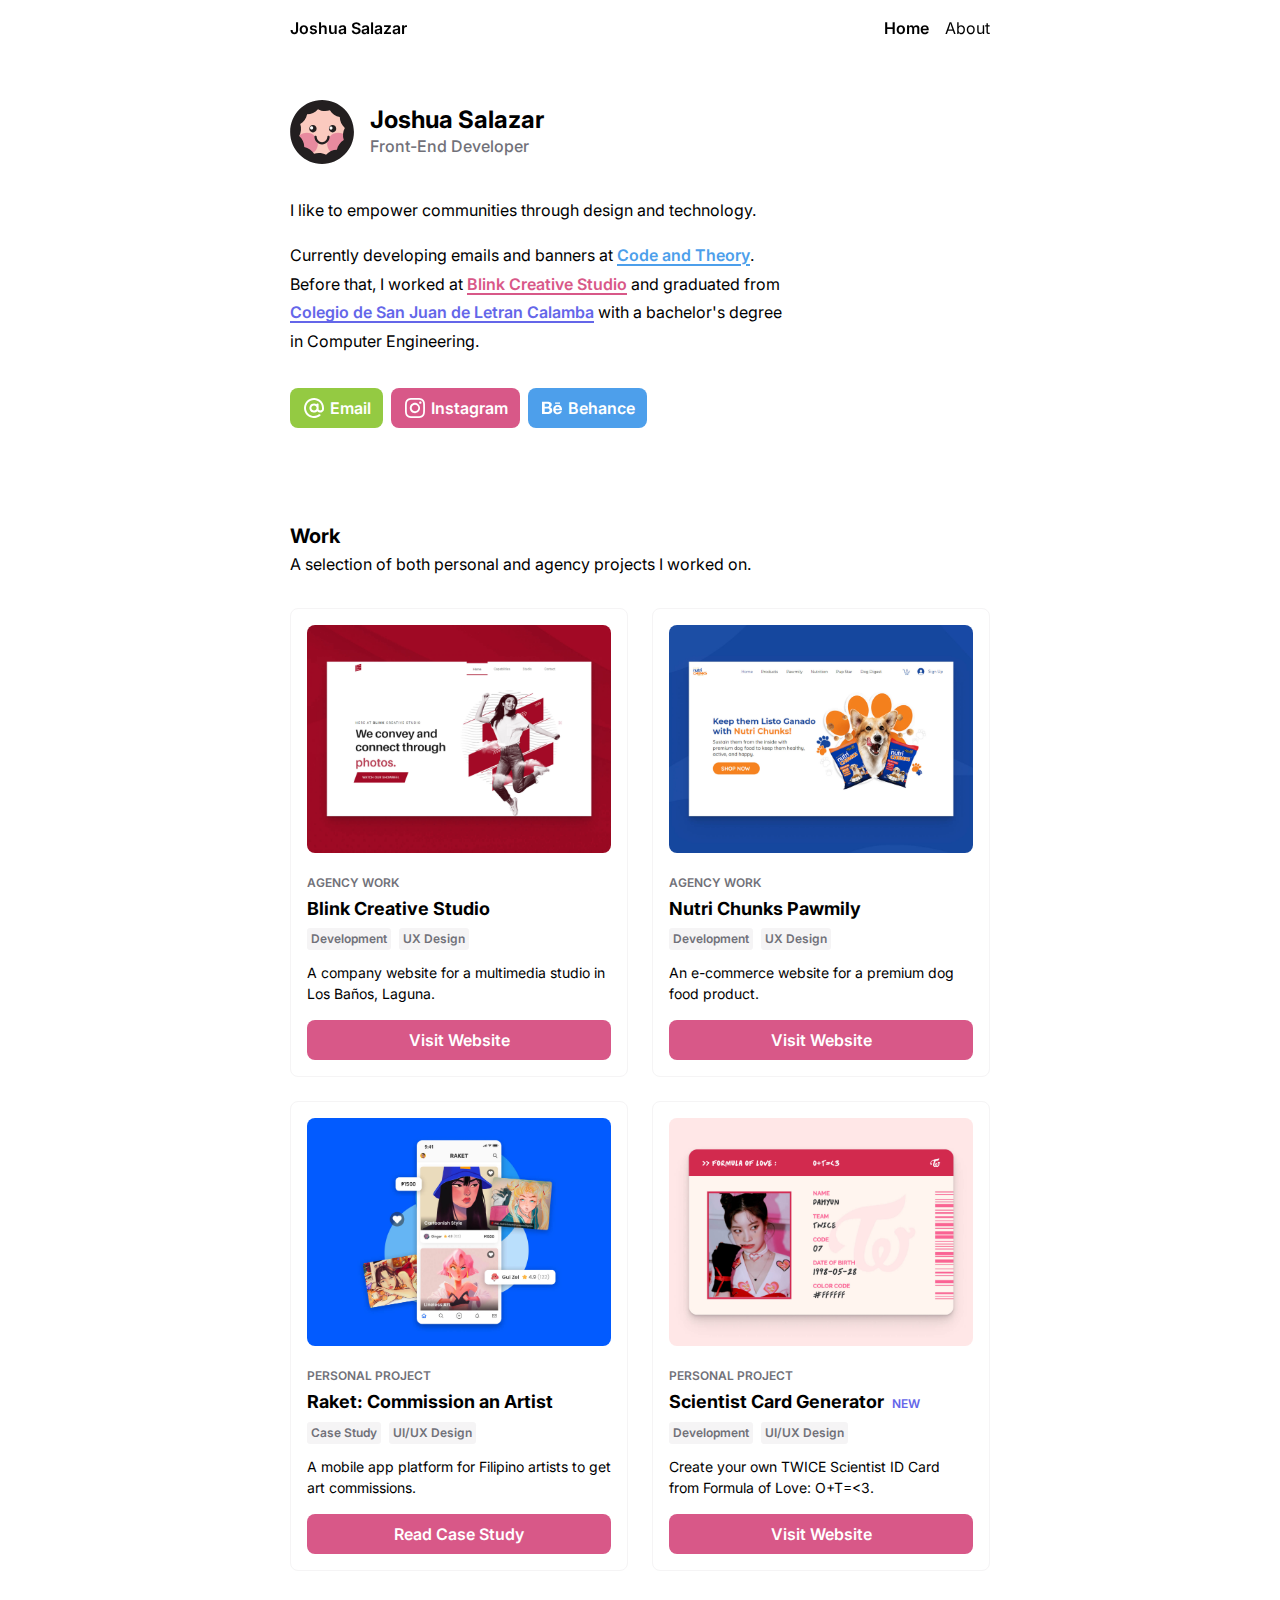
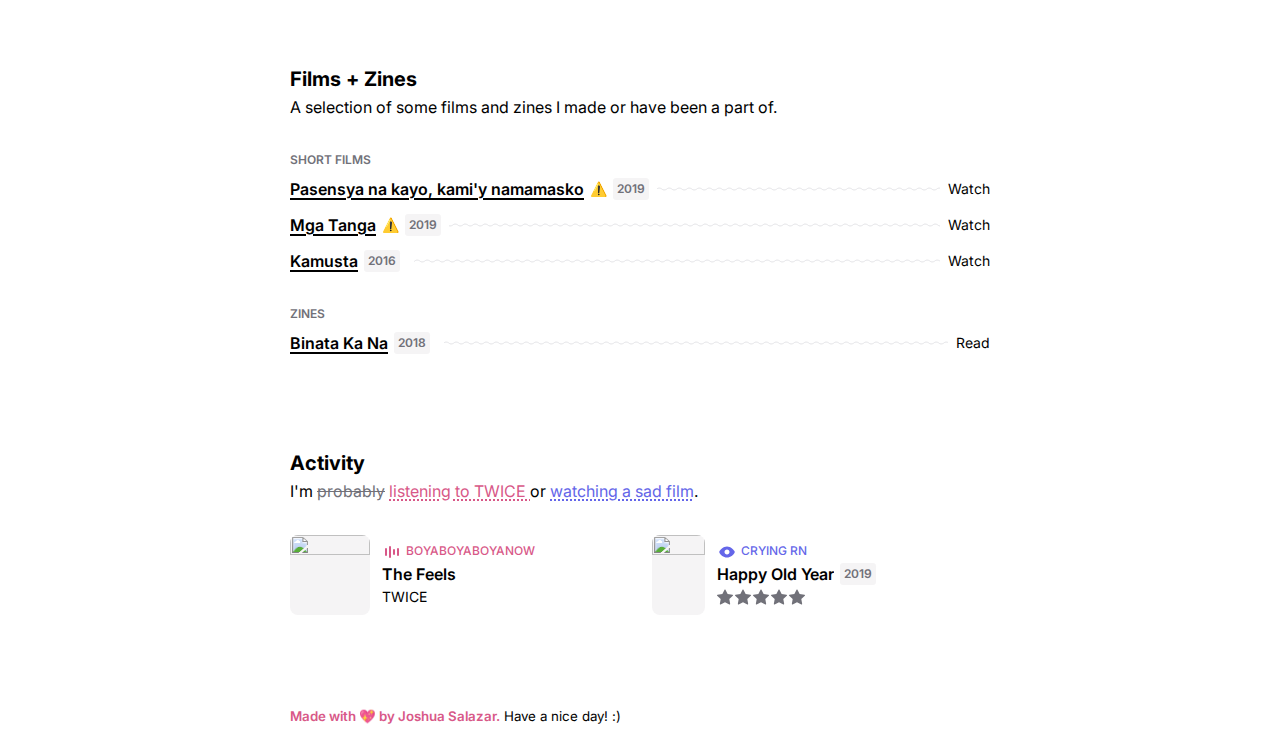
==== commit 9c354e26: "about me page v1" ====
--- a/index.html
+++ b/index.html
@@ -23,6 +23,15 @@
 </head>
 
 <body>
+    <nav>
+        <div class="wrapper">
+            <a href="/"><b>Joshua Salazar</b></a>
+            <ul class="gap-md">
+                <li><a href="/"><b>Home</b></a></li>
+                <li><a href="/about.html">About</a></li>
+            </ul>
+        </div>
+    </nav>
     <main class="wrapper">
         <header>
             <div class="intro">
@@ -64,17 +73,6 @@
             </div>
             <ul>
                 <li>
-                    <a href="/about.html" class="btn btn--violet btn--icon">
-                        <svg width="24" height="24" viewBox="0 0 24 24" fill="none" xmlns="http://www.w3.org/2000/svg">
-                            <path d="M12 22C17.5228 22 22 17.5228 22 12C22 6.47715 17.5228 2 12 2C6.47715 2 2 6.47715 2 12C2 17.5228 6.47715 22 12 22Z" stroke="white" stroke-width="1.66667" stroke-linecap="round" stroke-linejoin="round" />
-                            <path d="M8.25 11.1666C8.94036 11.1666 9.5 10.607 9.5 9.91663C9.5 9.22627 8.94036 8.66663 8.25 8.66663C7.55964 8.66663 7 9.22627 7 9.91663C7 10.607 7.55964 11.1666 8.25 11.1666Z" fill="white" />
-                            <path d="M15.75 11.1666C16.4404 11.1666 17 10.607 17 9.91663C17 9.22627 16.4404 8.66663 15.75 8.66663C15.0596 8.66663 14.5 9.22627 14.5 9.91663C14.5 10.607 15.0596 11.1666 15.75 11.1666Z" fill="white" />
-                            <path d="M16.3332 14.5C15.8926 15.259 15.2605 15.8889 14.5 16.3268C13.7395 16.7647 12.8774 16.9952 11.9998 16.9952C11.1223 16.9952 10.2601 16.7647 9.49966 16.3268C8.73917 15.8889 8.10704 15.259 7.6665 14.5" stroke="white" stroke-width="1.66667" stroke-linecap="round" stroke-linejoin="round" />
-                        </svg>
-                        <span>About Me</span>
-                    </a>
-                </li>
-                <li>
                     <a href="mailto:joshuasalazar.design@gmail.com" target="_blank" class="btn btn--green btn--icon">
                         <svg class="btn__icon" width="24" height="24" viewBox="0 0 24 24" fill="none" xmlns="http://www.w3.org/2000/svg">
                             <path fill-rule="evenodd" clip-rule="evenodd" d="M7.72701 2.9589C9.25109 2.23859 10.9325 1.91525 12.6151 2.01893C14.2976 2.12261 15.9266 2.64995 17.3507 3.55193C18.7748 4.45391 19.9478 5.70126 20.7607 7.17806C21.5735 8.65486 21.9998 10.3132 22 11.9989V12.8989C22.0001 13.6729 21.7573 14.4275 21.3061 15.0564C20.8548 15.6852 20.2176 16.1567 19.4843 16.4045C18.751 16.6522 17.9584 16.6637 17.2182 16.4374C16.478 16.2111 15.8274 15.7584 15.358 15.1429C14.7558 15.7858 13.9817 16.2423 13.1277 16.4582C12.2736 16.674 11.3756 16.6401 10.5403 16.3604C9.70496 16.0807 8.9675 15.5671 8.41556 14.8806C7.86362 14.1941 7.52042 13.3635 7.42673 12.4876C7.33305 11.6117 7.49283 10.7273 7.88709 9.93958C8.28134 9.15184 8.89349 8.49387 9.65076 8.04387C10.408 7.59388 11.2786 7.37078 12.159 7.4011C13.0393 7.43141 13.8925 7.71388 14.617 8.2149C14.6628 7.96977 14.7985 7.75058 14.9976 7.60034C15.1966 7.45011 15.4446 7.37966 15.6929 7.40283C15.9412 7.42599 16.1719 7.54109 16.3397 7.72556C16.5075 7.91002 16.6004 8.15053 16.6 8.3999V12.8999C16.6 13.3508 16.7791 13.7832 17.0979 14.102C17.4167 14.4208 17.8491 14.5999 18.3 14.5999C18.7509 14.5999 19.1833 14.4208 19.5021 14.102C19.8209 13.7832 20 13.3508 20 12.8999V11.9999C19.9997 10.1944 19.3886 8.44204 18.2661 7.02784C17.1436 5.61364 15.5757 4.62074 13.8174 4.21057C12.0591 3.8004 10.2137 3.99709 8.58133 4.76866C6.94896 5.54023 5.62559 6.8413 4.8264 8.46033C4.0272 10.0794 3.79919 11.9211 4.17942 13.6862C4.55966 15.4512 5.52578 17.0357 6.92071 18.1821C8.31563 19.3284 10.0573 19.9692 11.8626 20.0002C13.6679 20.0312 15.4305 19.4507 16.864 18.3529C16.9678 18.2689 17.0874 18.2066 17.2157 18.1696C17.344 18.1326 17.4785 18.1216 17.6111 18.1374C17.7437 18.1532 17.8718 18.1953 17.9878 18.2614C18.1038 18.3275 18.2055 18.4162 18.2867 18.5222C18.3679 18.6282 18.4271 18.7494 18.4607 18.8786C18.4943 19.0078 18.5017 19.1425 18.4825 19.2746C18.4632 19.4068 18.4177 19.5337 18.3485 19.648C18.2794 19.7622 18.1881 19.8615 18.08 19.9399C16.9666 20.7929 15.6861 21.4022 14.3219 21.7281C12.9576 22.054 11.5401 22.0892 10.1613 21.8316C8.78253 21.5739 7.47339 21.029 6.31892 20.2324C5.16446 19.4358 4.1905 18.4052 3.4603 17.2076C2.73011 16.01 2.26003 14.6722 2.08058 13.2811C1.90114 11.89 2.01636 10.4767 2.41875 9.13297C2.82113 7.78928 3.5017 6.54528 4.41622 5.48177C5.33074 4.41825 6.45876 3.55903 7.72701 2.9599V2.9589ZM14.6 11.9989C14.6 11.3093 14.3261 10.648 13.8385 10.1604C13.3509 9.67283 12.6896 9.3989 12 9.3989C11.3104 9.3989 10.6491 9.67283 10.1615 10.1604C9.67394 10.648 9.40001 11.3093 9.40001 11.9989C9.40001 12.6885 9.67394 13.3498 10.1615 13.8374C10.6491 14.325 11.3104 14.5989 12 14.5989C12.6896 14.5989 13.3509 14.325 13.8385 13.8374C14.3261 13.3498 14.6 12.6885 14.6 11.9989V11.9989Z" fill="white" />
@@ -83,7 +81,7 @@
                     </a>
                 </li>
                 <li>
-                    <a href="https://www.instagram.com/jawspng/" target="_blank" class="btn btn--pink btn--icon">
+                    <a href="https://www.instagram.com/warakiray/" target="_blank" class="btn btn--pink btn--icon">
                         <svg class="btn__icon" width="24" height="24" viewBox="0 0 24 24" fill="none" xmlns="http://www.w3.org/2000/svg">
                             <path d="M12 2C9.28625 2 8.945 2.0125 7.87875 2.06C6.8125 2.11 6.08625 2.2775 5.45 2.525C4.78262 2.77602 4.17811 3.16978 3.67875 3.67875C3.1701 4.17837 2.77638 4.7828 2.525 5.45C2.2775 6.085 2.10875 6.8125 2.06 7.875C2.0125 8.94375 2 9.28375 2 12.0013C2 14.7163 2.0125 15.0563 2.06 16.1225C2.11 17.1875 2.2775 17.9137 2.525 18.55C2.78125 19.2075 3.1225 19.765 3.67875 20.3212C4.23375 20.8775 4.79125 21.22 5.44875 21.475C6.08625 21.7225 6.81125 21.8912 7.87625 21.94C8.94375 21.9875 9.28375 22 12 22C14.7163 22 15.055 21.9875 16.1225 21.94C17.1863 21.89 17.915 21.7225 18.5513 21.475C19.2182 21.2239 19.8223 20.8301 20.3212 20.3212C20.8775 19.765 21.2187 19.2075 21.475 18.55C21.7212 17.9137 21.89 17.1875 21.94 16.1225C21.9875 15.0563 22 14.7163 22 12C22 9.28375 21.9875 8.94375 21.94 7.87625C21.89 6.8125 21.7212 6.085 21.475 5.45C21.2237 4.78278 20.8299 4.17834 20.3212 3.67875C19.822 3.16959 19.2175 2.77581 18.55 2.525C17.9125 2.2775 17.185 2.10875 16.1212 2.06C15.0537 2.0125 14.715 2 11.9975 2H12.0013H12ZM11.1037 3.8025H12.0013C14.6713 3.8025 14.9875 3.81125 16.0412 3.86C17.0162 3.90375 17.5462 4.0675 17.8987 4.20375C18.365 4.385 18.6987 4.6025 19.0487 4.9525C19.3987 5.3025 19.615 5.635 19.7963 6.1025C19.9338 6.45375 20.0963 6.98375 20.14 7.95875C20.1888 9.0125 20.1988 9.32875 20.1988 11.9975C20.1988 14.6663 20.1888 14.9837 20.14 16.0375C20.0963 17.0125 19.9325 17.5413 19.7963 17.8938C19.6359 18.3279 19.38 18.7205 19.0475 19.0425C18.6975 19.3925 18.365 19.6088 17.8975 19.79C17.5475 19.9275 17.0175 20.09 16.0412 20.135C14.9875 20.1825 14.6713 20.1938 12.0013 20.1938C9.33125 20.1938 9.01375 20.1825 7.96 20.135C6.985 20.09 6.45625 19.9275 6.10375 19.79C5.66937 19.6299 5.27641 19.3745 4.95375 19.0425C4.62094 18.72 4.36465 18.3271 4.20375 17.8925C4.0675 17.5412 3.90375 17.0113 3.86 16.0363C3.8125 14.9825 3.8025 14.6662 3.8025 11.995C3.8025 9.325 3.8125 9.01 3.86 7.95625C3.905 6.98125 4.0675 6.45125 4.205 6.09875C4.38625 5.6325 4.60375 5.29875 4.95375 4.94875C5.30375 4.59875 5.63625 4.3825 6.10375 4.20125C6.45625 4.06375 6.985 3.90125 7.96 3.85625C8.8825 3.81375 9.24 3.80125 11.1037 3.8V3.8025V3.8025ZM17.3387 5.4625C17.1812 5.4625 17.0251 5.49354 16.8795 5.55384C16.7339 5.61415 16.6017 5.70254 16.4902 5.81397C16.3788 5.9254 16.2904 6.05769 16.2301 6.20328C16.1698 6.34887 16.1387 6.50491 16.1387 6.6625C16.1387 6.82009 16.1698 6.97613 16.2301 7.12172C16.2904 7.26731 16.3788 7.3996 16.4902 7.51103C16.6017 7.62246 16.7339 7.71085 16.8795 7.77116C17.0251 7.83146 17.1812 7.8625 17.3387 7.8625C17.657 7.8625 17.9622 7.73607 18.1873 7.51103C18.4123 7.28598 18.5387 6.98076 18.5387 6.6625C18.5387 6.34424 18.4123 6.03902 18.1873 5.81397C17.9622 5.58893 17.657 5.4625 17.3387 5.4625V5.4625ZM12.0013 6.865C11.3201 6.85437 10.6436 6.97936 10.0112 7.23268C9.37883 7.486 8.80314 7.86259 8.31769 8.34053C7.83223 8.81847 7.44671 9.38821 7.18355 10.0166C6.9204 10.6449 6.78488 11.3194 6.78488 12.0006C6.78488 12.6819 6.9204 13.3563 7.18355 13.9847C7.44671 14.613 7.83223 15.1828 8.31769 15.6607C8.80314 16.1387 9.37883 16.5153 10.0112 16.7686C10.6436 17.0219 11.3201 17.1469 12.0013 17.1363C13.3494 17.1152 14.6353 16.5649 15.5812 15.6041C16.5272 14.6432 17.0574 13.349 17.0574 12.0006C17.0574 10.6523 16.5272 9.35802 15.5812 8.39719C14.6353 7.43636 13.3494 6.88603 12.0013 6.865V6.865ZM12.0013 8.66625C12.8854 8.66625 13.7334 9.01748 14.3586 9.64268C14.9838 10.2679 15.335 11.1158 15.335 12C15.335 12.8842 14.9838 13.7321 14.3586 14.3573C13.7334 14.9825 12.8854 15.3337 12.0013 15.3337C11.1171 15.3337 10.2691 14.9825 9.64393 14.3573C9.01873 13.7321 8.6675 12.8842 8.6675 12C8.6675 11.1158 9.01873 10.2679 9.64393 9.64268C10.2691 9.01748 11.1171 8.66625 12.0013 8.66625V8.66625Z" fill="white" />
                         </svg>
@@ -238,7 +236,7 @@
             </div>
         </section>
 
-        <div class="dialog" role="dialog">
+        <div class="dialog trapfocus" role="dialog">
             <div class="dialog__inner">
                 <div>
                     <h2>⚠️ Content Warning</h2>
--- a/css/style.css
+++ b/css/style.css
@@ -102,6 +102,7 @@
   border: 0;
   line-height: 20px;
   cursor: pointer;
+  -webkit-tap-highlight-color: transparent;
 }
 
 button:focus {
@@ -131,10 +132,6 @@
   opacity: 0;
 }
 
-.overflow-hidden {
-  overflow: hidden;
-}
-
 /** FLEX AND GRID *****/
 .d-flex {
   display: -webkit-box;
@@ -171,7 +168,7 @@
 
 /** COLOR *****/
 .c-green {
-  color: #94CA42;
+  color: #94ca42;
 }
 
 .c-green:focus {
@@ -179,7 +176,7 @@
 }
 
 .c-blue {
-  color: #4D9FEB;
+  color: #4d9feb;
 }
 
 .c-blue:focus {
@@ -187,7 +184,7 @@
 }
 
 .c-violet {
-  color: #6466E9;
+  color: #6466e9;
 }
 
 .c-violet:focus {
@@ -195,7 +192,7 @@
 }
 
 .c-pink {
-  color: #D85888;
+  color: #d85888;
 }
 
 .c-pink:focus {
@@ -203,7 +200,7 @@
 }
 
 .c-dark-1 {
-  color: #27272A;
+  color: #27272a;
 }
 
 .c-dark-2 {
@@ -230,7 +227,7 @@
 }
 
 .btn--green {
-  background-color: #94CA42;
+  background-color: #94ca42;
 }
 
 .btn--green:focus {
@@ -240,7 +237,7 @@
 }
 
 .btn--blue {
-  background-color: #4D9FEB;
+  background-color: #4d9feb;
 }
 
 .btn--blue:focus {
@@ -250,7 +247,7 @@
 }
 
 .btn--violet {
-  background-color: #6466E9;
+  background-color: #6466e9;
 }
 
 .btn--violet:focus {
@@ -260,7 +257,7 @@
 }
 
 .btn--pink {
-  background-color: #D85888;
+  background-color: #d85888;
 }
 
 .btn--pink:focus {
@@ -270,20 +267,19 @@
 }
 
 .btn--secondary {
-  background-color: #F5F4F5;
+  background-color: #f5f4f5;
   color: #717179;
 }
 
 .btn--alt {
-  padding: 0.5rem;
-  background-color: #F5F4F5;
+  background-color: #f5f4f5;
   color: #717179;
+  width: 100%;
 }
 
 .btn--tertiary {
   background-color: transparent;
   color: #717179;
-  font-size: 14px;
 }
 
 .btn__icon {
@@ -293,13 +289,41 @@
   min-height: 1.5rem;
 }
 
+.btn--active {
+  background-color: #f5f4f5;
+  color: #27272a;
+}
+
 .text-inside {
   font-size: 0.75rem;
   padding: 2px 4px;
-  background-color: #F5F4F5;
+  background-color: #f5f4f5;
   border-radius: 0.2rem;
   font-weight: 600;
   color: #717179;
+}
+
+/** NAV *****/
+nav {
+  position: fixed;
+  top: 0;
+  width: 100%;
+  background: rgba(255, 255, 255, 0.75);
+  -webkit-backdrop-filter: blur(12px);
+          backdrop-filter: blur(12px);
+}
+
+nav .wrapper {
+  padding: 1rem 1.5rem;
+  display: -webkit-box;
+  display: -ms-flexbox;
+  display: flex;
+  -webkit-box-align: center;
+      -ms-flex-align: center;
+          align-items: center;
+  -webkit-box-pack: justify;
+      -ms-flex-pack: justify;
+          justify-content: space-between;
 }
 
 /** MAIN *****/
@@ -321,6 +345,7 @@
 }
 
 .wrapper {
+  width: 100%;
   max-width: calc(700px + 3rem);
   padding: 6.25rem 1.5rem 1.5rem;
   margin: auto;
@@ -373,7 +398,7 @@
 .work {
   padding: 1rem;
   border-radius: 0.5rem;
-  border: 1px solid #F5F4F5;
+  border: 1px solid #f5f4f5;
   display: -webkit-box;
   display: -ms-flexbox;
   display: flex;
@@ -386,7 +411,7 @@
 
 .work img {
   aspect-ratio: 4/3;
-  background-color: #F5F4F5;
+  background-color: #f5f4f5;
   border-radius: 0.5rem;
 }
 
@@ -658,7 +683,7 @@
 
 .track:focus-within #track-title,
 .track:focus-within #track-artist {
-  color: #D85888;
+  color: #d85888;
 }
 
 .film {
@@ -670,24 +695,24 @@
 }
 
 .film:focus-within #film-title {
-  color: #6466E9;
+  color: #6466e9;
 }
 
 .film:focus-within .star {
-  background-color: #6466E9;
+  background-color: #6466e9;
 }
 
 .track:hover #track-title,
 .track:hover #track-artist {
-  color: #D85888;
+  color: #d85888;
 }
 
 .film:hover #film-title {
-  color: #6466E9;
+  color: #6466e9;
 }
 
 .film:hover .star {
-  background-color: #6466E9;
+  background-color: #6466e9;
 }
 
 .activity {
@@ -704,10 +729,12 @@
 .img--square {
   width: 5rem;
   border-radius: 0.5rem;
-  background: #F5F4F5;
+  background: #f5f4f5;
   aspect-ratio: 1/1;
   -webkit-animation: pulse 1s infinite ease-in-out;
           animation: pulse 1s infinite ease-in-out;
+  -o-object-fit: cover;
+     object-fit: cover;
 }
 
 .img--sm {
@@ -717,10 +744,12 @@
 .img--portrait {
   width: 3.333rem;
   border-radius: 0.5rem;
-  background: #F5F4F5;
+  background: #f5f4f5;
   aspect-ratio: 1/1.5;
   -webkit-animation: pulse 1s infinite ease-in-out;
           animation: pulse 1s infinite ease-in-out;
+  -o-object-fit: cover;
+     object-fit: cover;
 }
 
 .text-container {
@@ -780,9 +809,9 @@
 }
 
 .load {
-  background-color: #F5F4F5;
+  background-color: #f5f4f5;
   min-height: 22px;
-  border: 2px solid #FFFFFF;
+  border: 2px solid #ffffff;
   border-radius: 6px;
   -webkit-animation: pulse 1s infinite ease-in-out;
           animation: pulse 1s infinite ease-in-out;
@@ -885,7 +914,7 @@
   }
 }
 
-@media only screen and (max-width: 550px) {
+@media only screen and (max-width: 400px) {
   .btn--icon span {
     display: none;
   }
@@ -899,7 +928,9 @@
   top: 0;
   width: 100%;
   height: 100%;
-  background-color: rgba(0, 0, 0, 0.6);
+  background: rgba(0, 0, 0, 0.25);
+  -webkit-backdrop-filter: blur(5px);
+          backdrop-filter: blur(5px);
 }
 
 .dialog h2 {
@@ -940,16 +971,29 @@
   text-align: center;
 }
 
+figure img {
+  border-radius: 1rem;
+}
+
 figcaption {
-  margin: 0.25rem 0 1rem;
-}
-
-.grid-3070 {
+  margin-top: 0.25rem;
+}
+
+.about {
   display: -ms-grid;
   display: grid;
-  -ms-grid-columns: 0.75fr 1fr;
-      grid-template-columns: 0.75fr 1fr;
+  -ms-grid-columns: auto 1fr;
+      grid-template-columns: auto 1fr;
   gap: 1.5rem;
+}
+
+.about h1 {
+  margin-bottom: 0.5rem;
+}
+
+.about .profile {
+  max-width: 275px;
+  margin: 0 auto;
 }
 
 .grid-buttons {
@@ -960,124 +1004,234 @@
   gap: 0.5rem;
 }
 
-.grid-buttons .btn {
-  font-size: 14px;
-}
-
 .grid-details {
   display: -ms-grid;
   display: grid;
-  -ms-grid-columns: max-content auto;
-      grid-template-columns: -webkit-max-content auto;
-      grid-template-columns: max-content auto;
-  gap: 0.5rem 1rem;
+  -ms-grid-columns: (1fr)[2];
+      grid-template-columns: repeat(2, 1fr);
+  gap: 1rem 2rem;
+}
+
+@media only screen and (max-width: 699px) {
+  .about {
+    -ms-grid-columns: 1fr;
+        grid-template-columns: 1fr;
+    gap: 2.5rem;
+  }
+}
+
+.photocards-list {
+  display: -ms-grid;
+  display: grid;
+  gap: 0.5rem;
+  -ms-grid-columns: (minmax(calc(3.5rem), 1fr))[auto-fill];
+      grid-template-columns: repeat(auto-fill, minmax(calc(3.5rem), 1fr));
+}
+
+.photocards-list img {
+  -webkit-transition: -webkit-box-shadow 0.15s ease-out;
+  transition: -webkit-box-shadow 0.15s ease-out;
+  transition: box-shadow 0.15s ease-out;
+  transition: box-shadow 0.15s ease-out, -webkit-box-shadow 0.15s ease-out;
+}
+
+.photocards-list img:focus, .photocards-list img:hover {
+  outline: none;
+  -webkit-box-shadow: 0 0 0 0.2rem rgba(216, 88, 136, 0.5);
+          box-shadow: 0 0 0 0.2rem rgba(216, 88, 136, 0.5);
+  cursor: pointer;
+}
+
+.photocard {
+  aspect-ratio: 55/86;
+  border-radius: 0.25rem;
+}
+
+.filters {
+  display: -webkit-box;
+  display: -ms-flexbox;
+  display: flex;
+  -webkit-box-pack: justify;
+      -ms-flex-pack: justify;
+          justify-content: space-between;
+}
+
+.search {
+  position: relative;
+}
+
+.search svg {
+  position: absolute;
+  top: 50%;
+  left: 0.75rem;
+  -webkit-transform: translateY(-50%);
+          transform: translateY(-50%);
+}
+
+.search-bar {
+  padding: 0.5rem 0.75rem 0.5rem 2.175rem;
+  border-radius: 0.5rem;
+  border: 0;
+  background-color: #f5f4f5;
+  color: #27272a;
+  font-size: 14px;
+  font-weight: 500;
+}
+
+.search-bar:focus {
+  background-color: #ffffff;
+  outline: none;
+  -webkit-box-shadow: 0 0 0 0.2rem rgba(216, 88, 136, 0.5);
+          box-shadow: 0 0 0 0.2rem rgba(216, 88, 136, 0.5);
+}
+
+.empty-container {
+  text-align: center;
+  min-height: 15rem;
+  display: -webkit-box;
+  display: -ms-flexbox;
+  display: flex;
   -webkit-box-align: center;
       -ms-flex-align: center;
           align-items: center;
-}
-
-.grid-details p + p {
-  margin: 0;
-}
-
-@media only screen and (max-width: 699px) {
-  figure {
-    max-width: 200px;
-  }
-  .grid-3070 {
-    -ms-grid-columns: 1fr;
-        grid-template-columns: 1fr;
-  }
-}
-
-.photocards {
+  -webkit-box-pack: center;
+      -ms-flex-pack: center;
+          justify-content: center;
+}
+
+.empty-container h3 {
+  margin: 0.75rem 0 0.25rem;
+}
+
+.empty-container img {
+  display: inline-block;
+}
+
+.modal {
+  position: fixed;
+  background: rgba(0, 0, 0, 0.25);
+  -webkit-backdrop-filter: blur(5px);
+          backdrop-filter: blur(5px);
+  z-index: 2;
+  top: 0;
+  right: 0;
+  bottom: 0;
+  left: 0;
   display: -ms-grid;
   display: grid;
-  -ms-grid-columns: (minmax(calc(3.5rem), 1fr))[auto-fill];
-      grid-template-columns: repeat(auto-fill, minmax(calc(3.5rem), 1fr));
-}
-
-.photocard {
-  aspect-ratio: 55/86;
-  border-radius: 0.25rem;
-}
-
-.btn--active {
-  background-color: #F5F4F5;
-  color: #27272A;
-}
-
-.dropdown {
+  -webkit-box-align: center;
+      -ms-flex-align: center;
+          align-items: center;
+  justify-items: center;
+  pointer-events: none;
+  opacity: 0;
+  -webkit-transition: opacity 0.15s;
+  transition: opacity 0.15s;
+  visibility: hidden;
+  padding: 3rem;
+}
+
+.modal.open {
+  visibility: visible;
+  opacity: 1;
+  pointer-events: all;
+}
+
+.modalInner {
+  background: #ffffff;
   position: relative;
-}
-
-.dropdown__list {
+  color: black;
+  border-radius: 1rem;
+  overflow: hidden;
+  display: -webkit-box;
+  display: -ms-flexbox;
+  display: flex;
   -webkit-box-orient: vertical;
   -webkit-box-direction: normal;
       -ms-flex-direction: column;
           flex-direction: column;
-  background: #FFFFFF;
-  border: 1px solid #F5F4F5;
-  border-radius: 0.5rem;
+  gap: 0.5rem;
+  width: 100%;
+  max-width: 300px;
+  max-height: 100%;
+  overflow: scroll;
+}
+
+.modalInner__image {
+  position: relative;
+}
+
+.modalInner__image img {
+  width: 100%;
+  background: #f5f4f5;
+}
+
+.modalInner__image button {
+  background: none;
   position: absolute;
-  width: 100%;
-  padding: 0.5rem 0;
-  top: 3rem;
-  max-height: 300px;
-  overflow-y: scroll;
-  width: 130px;
-}
-
-.dropdown__list button {
-  background: transparent;
-  color: #717179;
-  font-size: 14px;
-  width: 100%;
-  text-align: left;
-  padding: 0.5rem 0.75rem;
-  width: 130px;
-}
-
-.dropdown__list button:hover, .dropdown__list button:focus {
-  background-color: #F5F4F5;
+  height: 100%;
+  top: 50%;
+  padding: 0.5rem;
+  -ms-touch-action: manipulation;
+      touch-action: manipulation;
+}
+
+.modalInner__image button.prev {
+  padding-right: 4rem;
+  left: 0;
+  -webkit-transform: translateY(-50%);
+          transform: translateY(-50%);
+}
+
+.modalInner__image button.next {
+  padding-left: 4rem;
+  right: 0;
+  -webkit-transform: translateY(-50%);
+          transform: translateY(-50%);
+}
+
+.modalInner__image button svg {
+  -webkit-filter: drop-shadow(0px 4px 8px rgba(0, 0, 0, 0.75));
+  filter: drop-shadow(0px 4px 8px rgba(0, 0, 0, 0.75));
+}
+
+.modalInner__image button:focus {
+  outline: none;
   -webkit-box-shadow: none;
           box-shadow: none;
 }
 
-.dropdown__list button.selected {
-  color: #D85888;
+.modalInner__details {
+  padding: 0.5rem 0.5rem 1rem;
+  display: -webkit-box;
+  display: -ms-flexbox;
+  display: flex;
+  -webkit-box-align: top;
+      -ms-flex-align: top;
+          align-items: top;
+  gap: 0.75rem;
+}
+
+.modalInner__details img {
+  aspect-ratio: 1/1;
+  width: 3rem;
+  height: 3rem;
+  border-radius: 1000px;
+}
+
+.modalInner__details h2 {
   font-weight: 600;
 }
 
-.dropdown__list.collapse {
-  visibility: hidden;
-  display: none;
-}
-
-.filter {
-  display: -webkit-box;
-  display: -ms-flexbox;
-  display: flex;
-  -webkit-box-align: center;
-      -ms-flex-align: center;
-          align-items: center;
-  -webkit-box-pack: justify;
-      -ms-flex-pack: justify;
-          justify-content: space-between;
-}
-
 @media only screen and (max-width: 622px) {
-  .filter {
-    -webkit-box-orient: vertical;
-    -webkit-box-direction: normal;
-        -ms-flex-direction: column;
-            flex-direction: column;
-    -webkit-box-align: left;
-        -ms-flex-align: left;
-            align-items: left;
-    -webkit-box-pack: left;
-        -ms-flex-pack: left;
-            justify-content: left;
+  .modalInner {
+    max-width: 350px;
+  }
+  .search-bar {
+    width: 100%;
+    -webkit-box-flex: 1;
+        -ms-flex: 1;
+            flex: 1;
   }
 }
 /*# sourceMappingURL=style.css.map */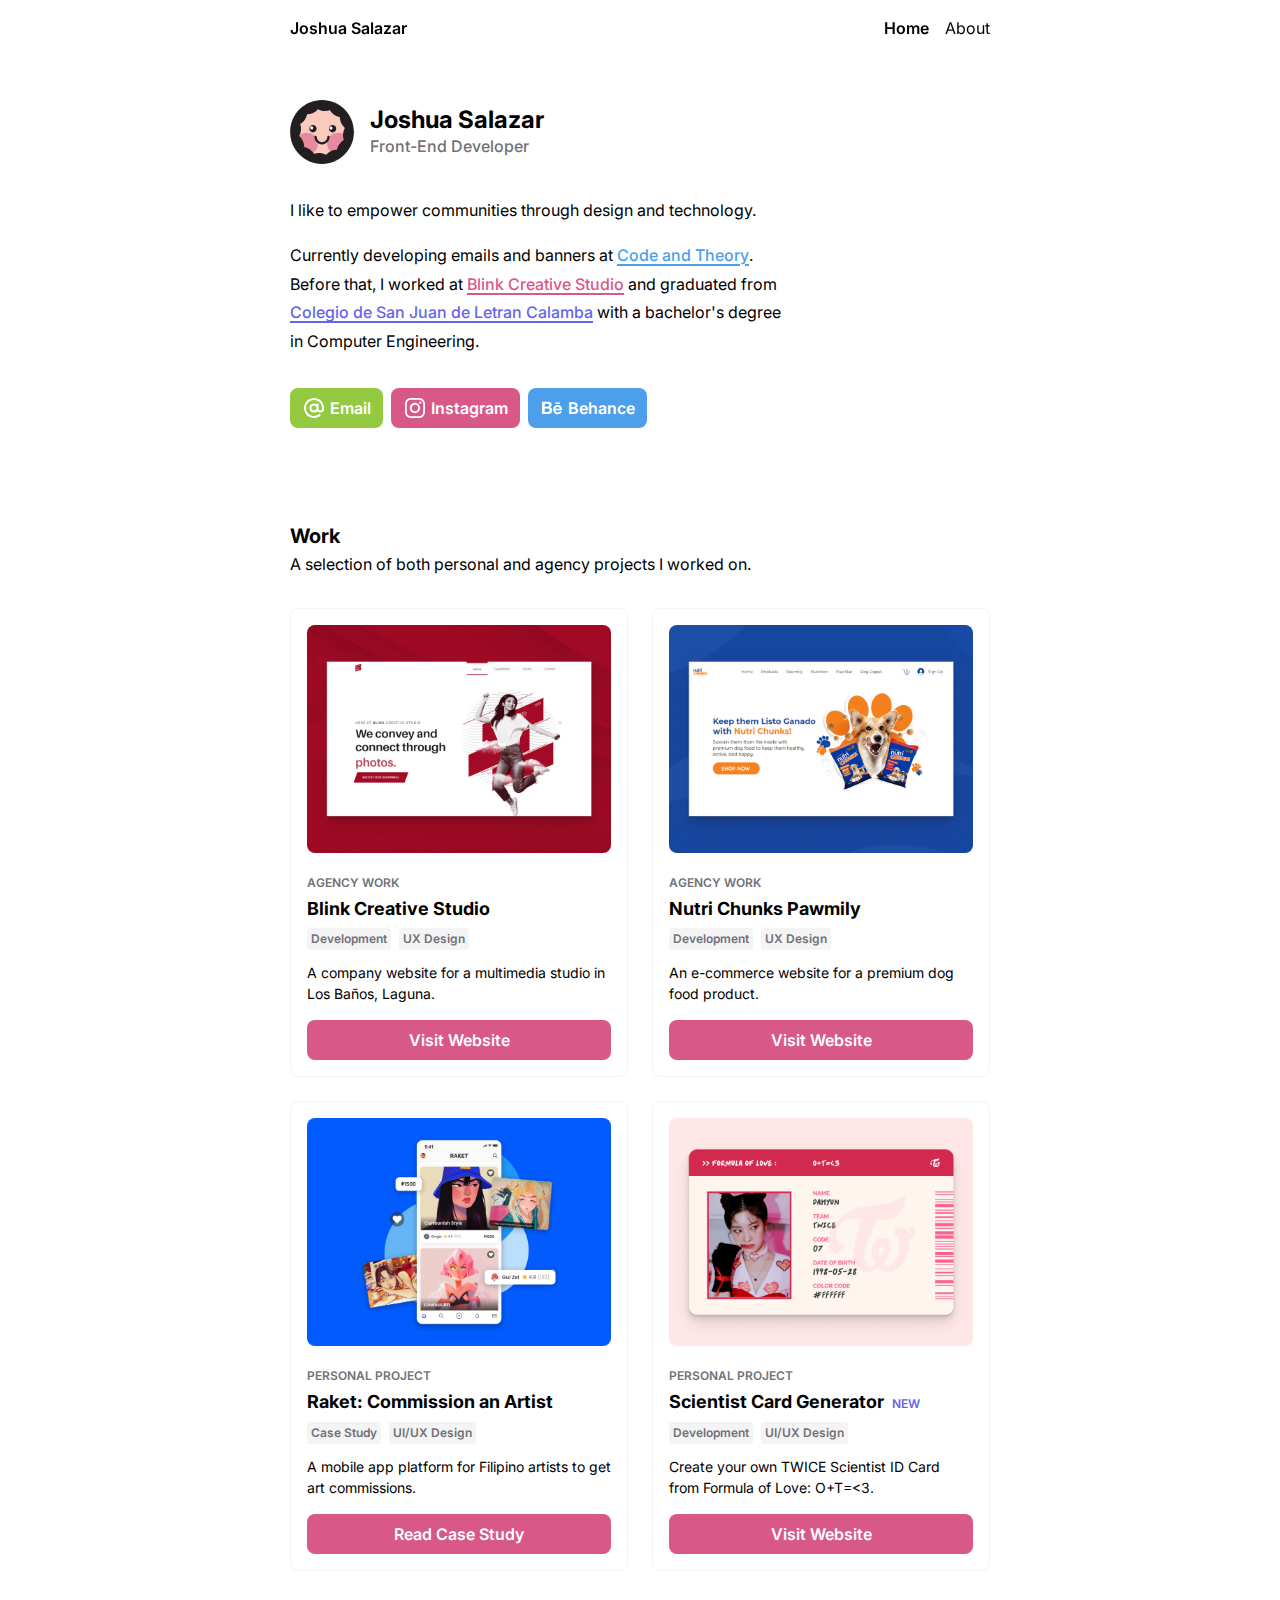
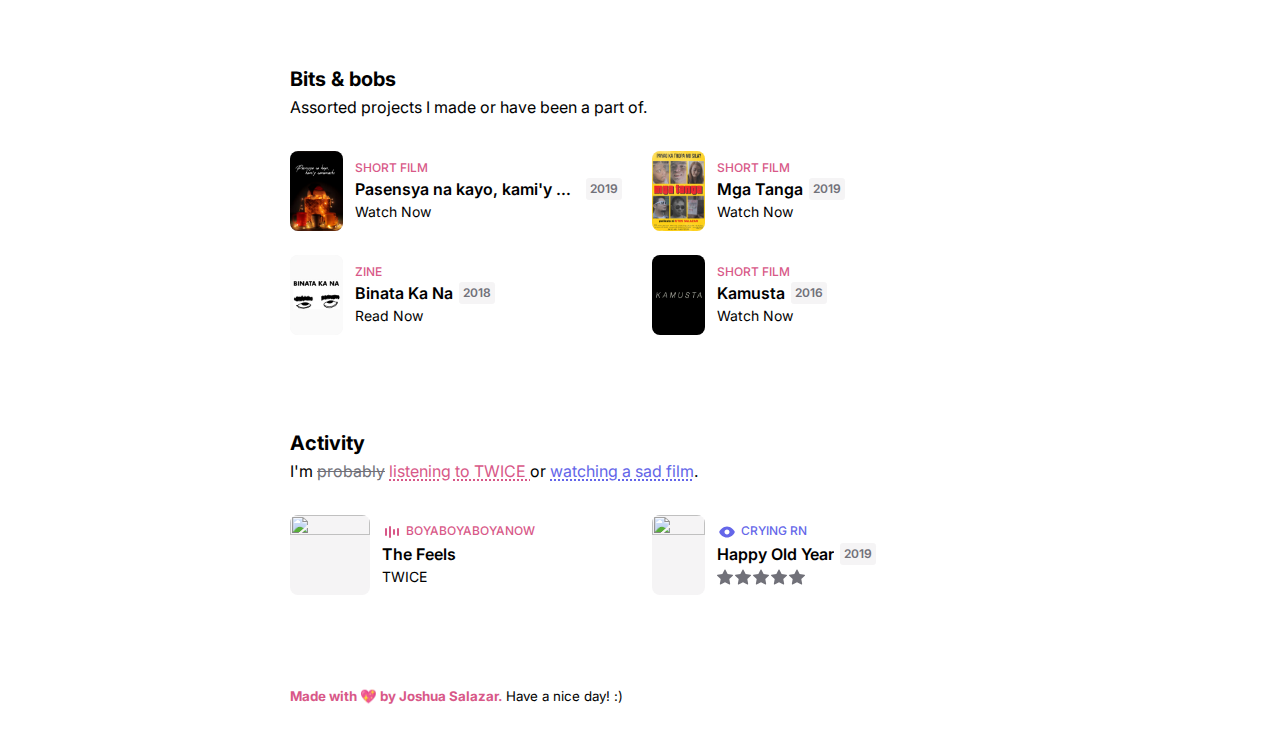
==== commit fcb29a59: "tweak css: class names, hover effects. chaneg layout of bits and bobs" ====
--- a/index.html
+++ b/index.html
@@ -28,7 +28,7 @@
             <a href="/"><b>Joshua Salazar</b></a>
             <ul class="gap-md">
                 <li><a href="/"><b>Home</b></a></li>
-                <li><a href="/about.html">About</a></li>
+                <li><a href="/about">About</a></li>
             </ul>
         </div>
     </nav>
@@ -173,66 +173,55 @@
 
         <section>
             <div>
-                <h2 class="text-xl">Films + Zines</h2>
-                <p>A selection of some films and zines I made or have been a part of.</p>
-            </div>
-
-            <div class="art-grid">
-                <div>
-                    <h3 class="text-xs c-dark-2 uppercase"><b>Short Films</b></h3>
-                    <ol>
-                        <li>
-                            <a href="https://fb.watch/bBNNQo89yj/" target="_blank" data-warning="profanities" class="art warning">
-                                <div class="text-container">
-                                    <h4 class="text-truncate link">Pasensya na kayo, kami'y namamasko
-                                    </h4>
-                                    <span>⚠️</span>
-                                    <span class="text-inside">2019</span>
-                                </div>
-                                <hr class="wavy">
-                                <p>Watch</p>
-                            </a>
-                        </li>
-                        <li>
-                            <a href="https://fb.watch/bBOO-zAZfU/" target="_blank" data-warning="profanities and suggestive dialogue" class="art warning">
-                                <div class="text-container">
-                                    <h4 class="text-truncate link">Mga Tanga
-                                    </h4>
-                                    <span>⚠️</span>
-                                    <span class="text-inside">2019</span>
-                                </div>
-                                <hr class="wavy">
-                                <p>Watch</p>
-                            </a>
-                        </li>
-                        <li>
-                            <a href="https://www.instagram.com/p/Ca-Y-BpDGjv/" target="_blank" class="art">
-                                <div class="text-container">
-                                    <h4 class="text-truncate link">Kamusta
-                                    </h4>
-                                    <span class="text-inside">2016</span>
-                                </div>
-                                <hr class="wavy">
-                                <p>Watch</p>
-                            </a>
-                        </li>
-                    </ol>
-
-
-                </div>
-
-                <div>
-                    <h3 class="text-xs c-dark-2 uppercase"><b>Zines</b></h3>
-                    <a href="/assets/Binata-Ka-Na-by-Joshua-Salazar.pdf" target="_blank" class="art">
-                        <div class="text-container">
-                            <h4 class="text-truncate link">Binata Ka Na</span>
-                            </h4>
+                <h2 class="text-xl">Bits & bobs</h2>
+                <p>Assorted projects I made or have been a part of.</p>
+            </div>
+
+            <div class="grid-2-col">
+                <a class="activity warning" href="https://fb.watch/bBNNQo89yj/" target="_blank" data-warning="profanities">
+                    <img class="img--portrait" src="./assets/bitsnbobs/pasensya-na-kayo-kami'y-namamasko-poster.jpg" alt="">
+                    <div>
+                        <p class="c-pink text-xs uppercase">Short Film</p>
+                        <div class="text-container">
+                            <p class="text-truncate">Pasensya na kayo, kami'y namamasko</p>
+                            <span class="text-inside">2019</span>
+                        </div>
+                        <p href="#" class="text-sm">Watch Now</p>
+                    </div>
+                </a>
+                <a class="activity warning" href="https://fb.watch/bBOO-zAZfU/" target="_blank" data-warning="profanities and suggestive dialogue">
+                    <img class="img--portrait" src="./assets/bitsnbobs/mga-tanga-poster.jpg" alt="">
+                    <div>
+                        <p class="c-pink text-xs uppercase">Short Film</p>
+                        <div class="text-container">
+                            <p class="text-truncate">Mga Tanga</p>
+                            <span class="text-inside">2019</span>
+                        </div>
+                        <p href="#" class="text-sm">Watch Now</p>
+                    </div>
+                </a>
+                <a class="activity" href="/assets/Binata-Ka-Na-by-Joshua-Salazar.pdf" target="_blank">
+                    <img class="img--portrait" src="./assets/bitsnbobs/binata-ka-na-cover.jpg" alt="">
+                    <div>
+                        <p class="c-pink text-xs uppercase">Zine</p>
+                        <div class="text-container">
+                            <p class="text-truncate">Binata Ka Na</p>
                             <span class="text-inside">2018</span>
                         </div>
-                        <hr class="wavy">
-                        <p>Read</p>
-                    </a>
-                </div>
+                        <p href="#" class="text-sm">Read Now</p>
+                    </div>
+                </a>
+                <a class="activity" href="https://www.instagram.com/p/Ca-Y-BpDGjv/" target="_blank">
+                    <img class="img--portrait" src="./assets/bitsnbobs/kamusta-poster.jpg" alt="">
+                    <div>
+                        <p class="c-pink text-xs uppercase">Short Film</p>
+                        <div class="text-container">
+                            <p class="text-truncate">Kamusta</p>
+                            <span class="text-inside">2016</span>
+                        </div>
+                        <p href="#" class="text-sm">Watch Now</p>
+                    </div>
+                </a>
             </div>
         </section>
 
@@ -259,41 +248,37 @@
             </div>
 
             <div class="grid-2-col">
-                <a class="track" href="" target="_blank" id="track">
-                    <div class="activity">
-                        <img class="img--square" id="track-art" src="" alt="">
-                        <div>
-                            <div class="d-flex gap-xs load load--short">
-                                <svg class="track-time__icon hide" width="20" height="20" viewBox="0 0 20 20" fill="none" xmlns="http://www.w3.org/2000/svg">
-                                    <rect x="3" y="6" width="2" height="8" rx="1" fill="#D85888" />
-                                    <rect x="7" y="4" width="2" height="12" rx="1" fill="#D85888" />
-                                    <rect x="11" y="7" width="2" height="6" rx="1" fill="#D85888" />
-                                    <rect x="15" y="6" width="2" height="8" rx="1" fill="#D85888" />
-                                </svg>
-                                <p id="track-time__date" class="c-pink text-xs uppercase"></p>
-                            </div>
-                            <div class="text-container load load--long">
-                                <p id="track-title" class="text-truncate"></p>
-                            </div>
-                            <p href="#" id="track-artist" class="text-sm load load--medium"></p>
-                        </div>
-                    </div>
-                </a>
-                <a class="film" href="" target="_blank" id="film">
-                    <div class="activity">
-                        <img class="img--portrait" id="film-art" src="" alt="">
-                        <div>
-                            <div class="d-flex gap-xs load load--short">
-                                <img id="film-time__icon" src="" alt="">
-                                <p id="film-time__date" class="c-violet text-xs uppercase"></p>
-                            </div>
-                            <div class="text-container load load--long">
-                                <p id="film-title" class="text-truncate"></p>
-                                <span id="film-year" class="text-inside hide"></span>
-                            </div>
-                            <div class="stars load load--medium">
-                                <span id="film-rating"></span>
-                            </div>
+                <a class="activity" href="" target="_blank" id="track">
+                    <img class="img--square" id="track-art" src="" alt="">
+                    <div>
+                        <div class="d-flex gap-xs load load--short">
+                            <svg class="track-time__icon hide" width="20" height="20" viewBox="0 0 20 20" fill="none" xmlns="http://www.w3.org/2000/svg">
+                                <rect x="3" y="6" width="2" height="8" rx="1" fill="#D85888" />
+                                <rect x="7" y="4" width="2" height="12" rx="1" fill="#D85888" />
+                                <rect x="11" y="7" width="2" height="6" rx="1" fill="#D85888" />
+                                <rect x="15" y="6" width="2" height="8" rx="1" fill="#D85888" />
+                            </svg>
+                            <p id="track-time__date" class="c-pink text-xs uppercase"></p>
+                        </div>
+                        <div class="text-container load load--long">
+                            <p id="track-title" class="text-truncate"></p>
+                        </div>
+                        <p href="#" id="track-artist" class="text-sm load load--medium"></p>
+                    </div>
+                </a>
+                <a class="activity activity--violet" href="" target="_blank" id="film">
+                    <img class="img--portrait" id="film-art" src="" alt="">
+                    <div>
+                        <div class="d-flex gap-xs load load--short">
+                            <img id="film-time__icon" src="" alt="">
+                            <p id="film-time__date" class="c-violet text-xs uppercase"></p>
+                        </div>
+                        <div class="text-container load load--long">
+                            <p id="film-title" class="text-truncate"></p>
+                            <span id="film-year" class="text-inside hide"></span>
+                        </div>
+                        <div class="stars load load--medium">
+                            <span id="film-rating"></span>
                         </div>
                     </div>
                 </a>
--- a/css/style.css
+++ b/css/style.css
@@ -71,11 +71,14 @@
   text-transform: uppercase;
 }
 
+p b {
+  font-weight: 500;
+}
+
 p + p {
   margin-top: 1rem;
 }
 
-strong,
 b {
   font-weight: 600;
 }
@@ -94,7 +97,7 @@
 }
 
 a:focus {
-  outline-offset: 2px;
+  outline-offset: 4px;
   outline-color: rgba(216, 88, 136, 0.5);
 }
 
@@ -277,9 +280,21 @@
   width: 100%;
 }
 
+.btn--alt:focus {
+  outline: none;
+  -webkit-box-shadow: 0 0 0 0.2rem rgba(216, 88, 136, 0.5);
+          box-shadow: 0 0 0 0.2rem rgba(216, 88, 136, 0.5);
+}
+
 .btn--tertiary {
   background-color: transparent;
   color: #717179;
+}
+
+.btn--tertiary:focus {
+  outline: none;
+  -webkit-box-shadow: 0 0 0 0.2rem rgba(216, 88, 136, 0.5);
+          box-shadow: 0 0 0 0.2rem rgba(216, 88, 136, 0.5);
 }
 
 .btn__icon {
@@ -311,6 +326,7 @@
   background: rgba(255, 255, 255, 0.75);
   -webkit-backdrop-filter: blur(12px);
           backdrop-filter: blur(12px);
+  z-index: 10;
 }
 
 nav .wrapper {
@@ -426,53 +442,6 @@
 
 .work p {
   margin-top: 0.75rem;
-}
-
-.art-grid {
-  display: -ms-grid;
-  display: grid;
-  gap: 2rem;
-}
-
-.art-grid h3 {
-  margin-bottom: 0.5rem;
-}
-
-.art-grid ol {
-  list-style-type: none;
-}
-
-.art-grid li + li {
-  margin-top: 0.75rem;
-}
-
-.wavy {
-  border: none;
-  height: 4px;
-  background: url(/assets/wavy-line.svg) center repeat-x;
-}
-
-.art {
-  display: -ms-grid;
-  display: grid;
-  -ms-grid-columns: auto minmax(2rem, 1fr) auto;
-      grid-template-columns: auto minmax(2rem, 1fr) auto;
-  -webkit-box-align: center;
-      -ms-flex-align: center;
-          align-items: center;
-  font-size: 0.875rem;
-  gap: 0.5rem;
-}
-
-.art h4 {
-  font-size: 1rem;
-}
-
-.art:hover .link,
-.art:focus .link,
-.art:focus-visible .link {
-  -webkit-text-decoration-color: transparent;
-          text-decoration-color: transparent;
 }
 
 .tooltip {
@@ -673,46 +642,32 @@
   }
 }
 
-.track {
+.activity {
   border-radius: 0.5rem;
 }
 
-.track:focus {
+.activity:hover p, .activity:focus-visible p {
+  color: #d85888;
+}
+
+.activity:focus {
   outline-color: rgba(216, 88, 136, 0.5);
 }
 
-.track:focus-within #track-title,
-.track:focus-within #track-artist {
-  color: #d85888;
-}
-
-.film {
+.activity--violet {
   border-radius: 0.5rem;
 }
 
-.film:focus {
+.activity--violet:hover p, .activity--violet:focus-visible p {
+  color: #6466e9;
+}
+
+.activity--violet:hover .star, .activity--violet:focus-visible .star {
+  background-color: #6466e9;
+}
+
+.activity--violet:focus {
   outline-color: rgba(100, 102, 233, 0.5);
-}
-
-.film:focus-within #film-title {
-  color: #6466e9;
-}
-
-.film:focus-within .star {
-  background-color: #6466e9;
-}
-
-.track:hover #track-title,
-.track:hover #track-artist {
-  color: #d85888;
-}
-
-.film:hover #film-title {
-  color: #6466e9;
-}
-
-.film:hover .star {
-  background-color: #6466e9;
 }
 
 .activity {
@@ -902,21 +857,6 @@
   100% {
     -webkit-transform: rotate(360deg);
             transform: rotate(360deg);
-  }
-}
-
-@media only screen and (max-width: 622px) {
-  html {
-    font-size: 15px;
-  }
-  main {
-    gap: 4rem;
-  }
-}
-
-@media only screen and (max-width: 400px) {
-  .btn--icon span {
-    display: none;
   }
 }
 
@@ -1091,20 +1031,21 @@
   display: -webkit-box;
   display: -ms-flexbox;
   display: flex;
+  -webkit-box-orient: vertical;
+  -webkit-box-direction: normal;
+      -ms-flex-direction: column;
+          flex-direction: column;
   -webkit-box-align: center;
       -ms-flex-align: center;
           align-items: center;
   -webkit-box-pack: center;
       -ms-flex-pack: center;
           justify-content: center;
+  gap: 1rem;
 }
 
 .empty-container h3 {
-  margin: 0.75rem 0 0.25rem;
-}
-
-.empty-container img {
-  display: inline-block;
+  margin-bottom: 0.25rem;
 }
 
 .modal {
@@ -1112,7 +1053,7 @@
   background: rgba(0, 0, 0, 0.25);
   -webkit-backdrop-filter: blur(5px);
           backdrop-filter: blur(5px);
-  z-index: 2;
+  z-index: 100;
   top: 0;
   right: 0;
   bottom: 0;
@@ -1223,7 +1164,13 @@
   font-weight: 600;
 }
 
-@media only screen and (max-width: 622px) {
+@media only screen and (max-width: 617px) {
+  html {
+    font-size: 15px;
+  }
+  main {
+    gap: 4rem;
+  }
   .modalInner {
     max-width: 350px;
   }
@@ -1234,4 +1181,10 @@
             flex: 1;
   }
 }
+
+@media only screen and (max-width: 400px) {
+  .btn--icon span {
+    display: none;
+  }
+}
 /*# sourceMappingURL=style.css.map */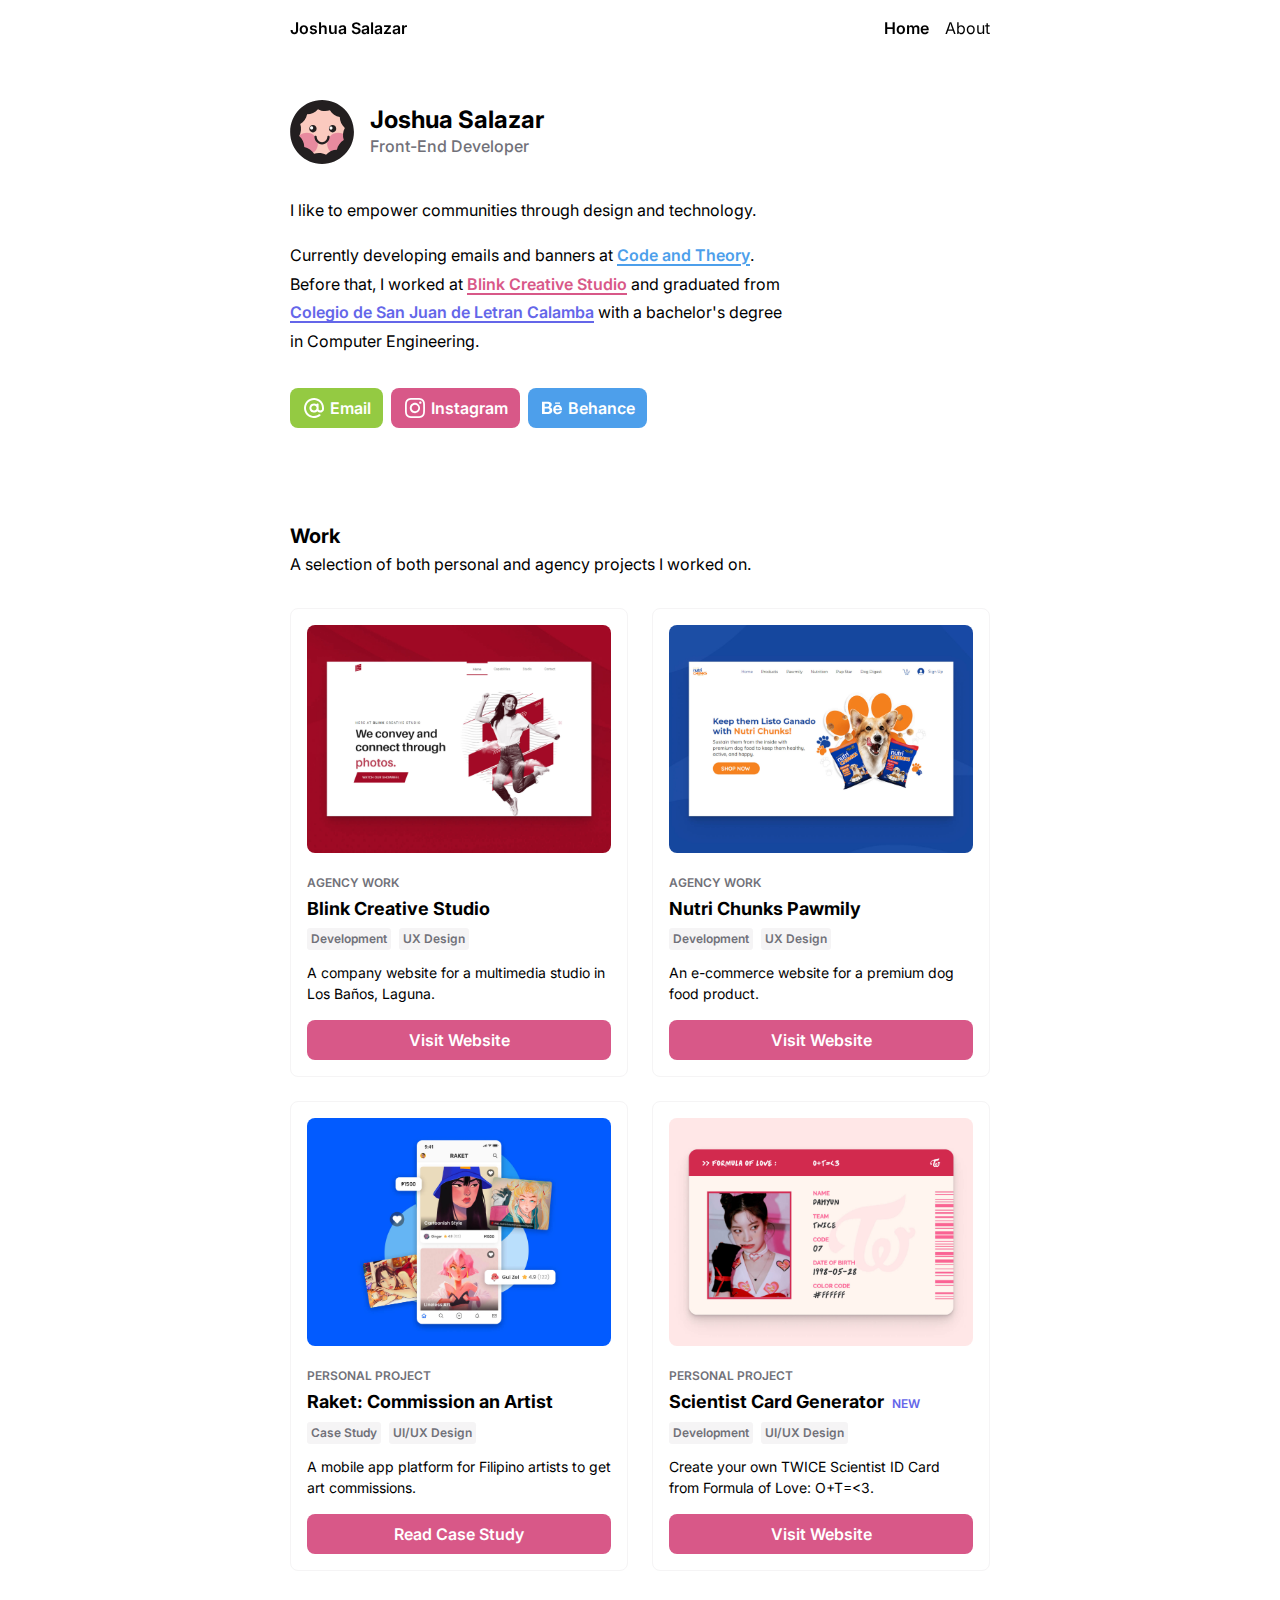
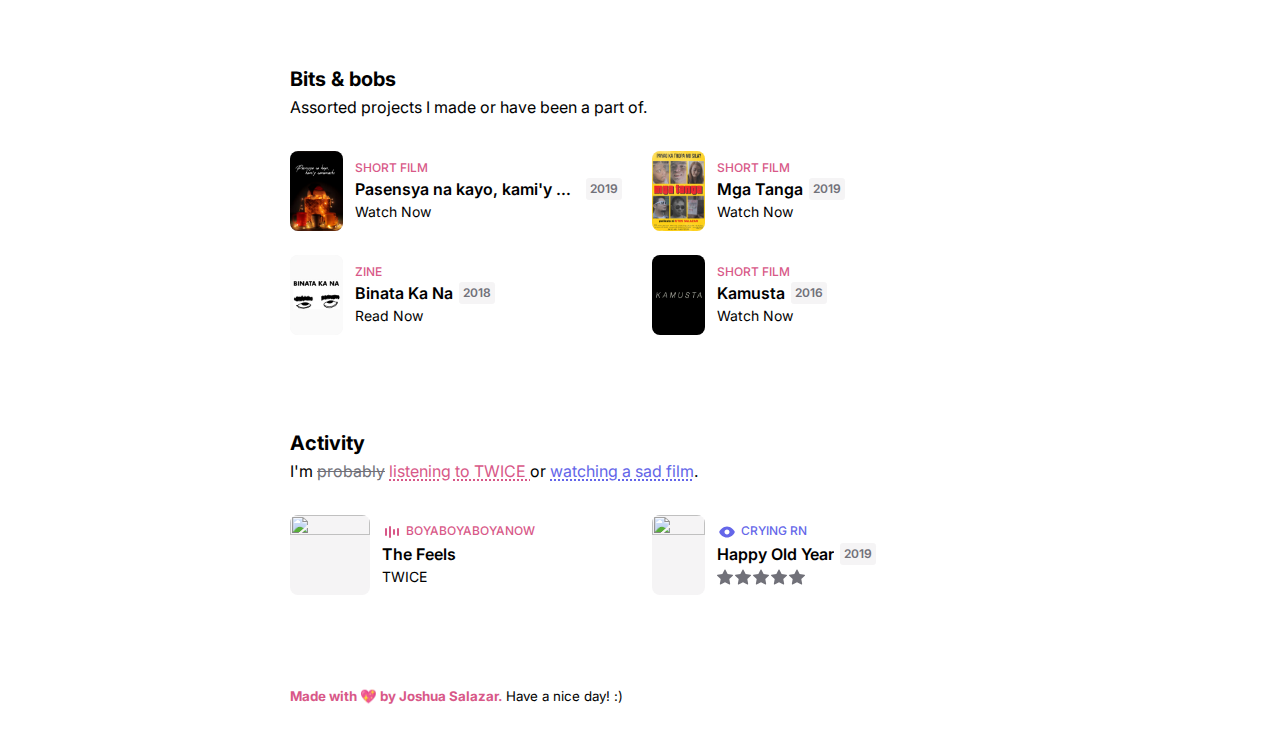
==== commit 61f9497b: "change favicon name" ====
--- a/index.html
+++ b/index.html
@@ -16,7 +16,7 @@
     <meta name="twitter:card" content="summary_large_image">
     <meta property="og:url" content="https://joshuasalazar.me/">
     <link rel="canonical" href="https://joshuasalazar.me/">
-    <link rel="shortcut icon" href="/assets/favicon.png">
+    <link rel="shortcut icon" href="/assets/logo-favicon.png">
     <link rel="stylesheet" href="/css/style.css">
     <script async src="https://cdn.splitbee.io/sb.js"></script>
 
--- a/css/style.css
+++ b/css/style.css
@@ -69,10 +69,6 @@
 
 .uppercase {
   text-transform: uppercase;
-}
-
-p b {
-  font-weight: 500;
 }
 
 p + p {
@@ -124,6 +120,10 @@
   transition: -webkit-text-decoration-color 0.15s linear;
   transition: text-decoration-color 0.15s linear;
   transition: text-decoration-color 0.15s linear, -webkit-text-decoration-color 0.15s linear;
+}
+
+.link--sm {
+  text-decoration-thickness: 1px;
 }
 
 .link:hover, .link:focus, .link:focus-visible {
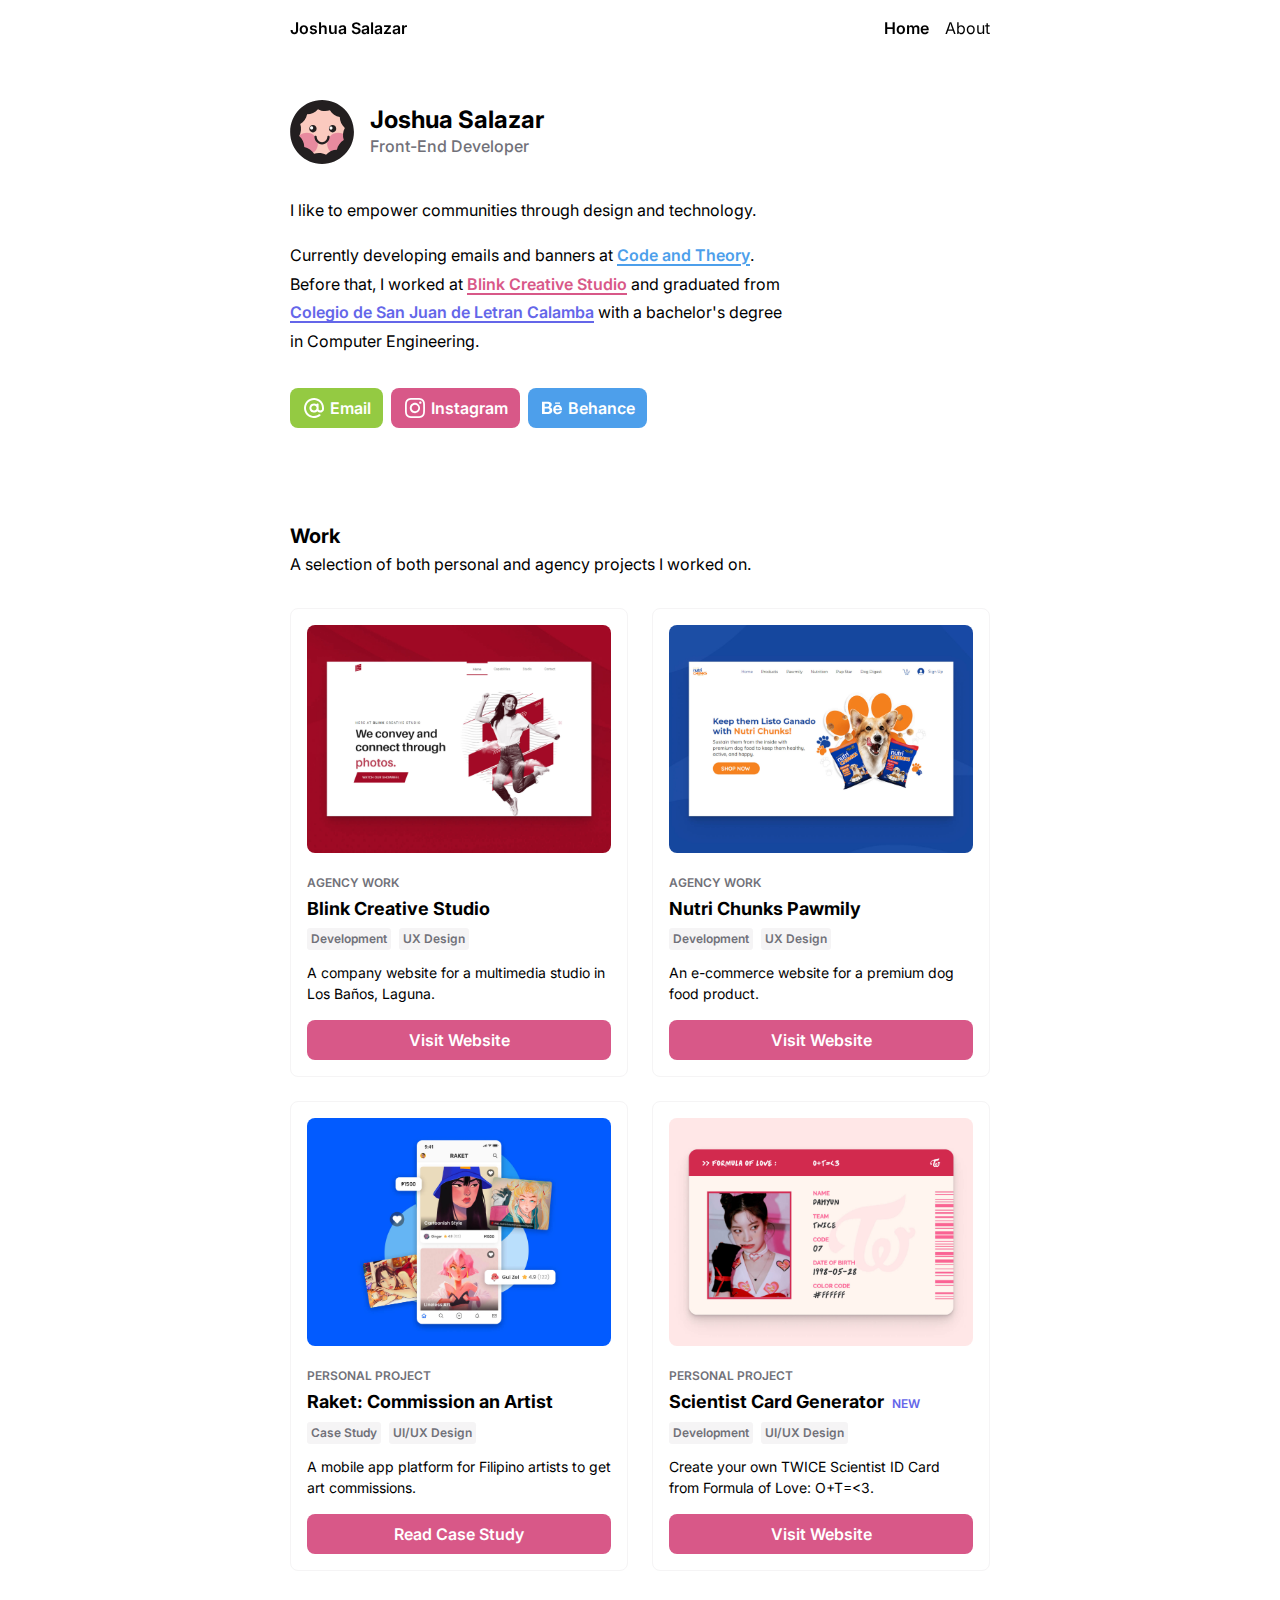
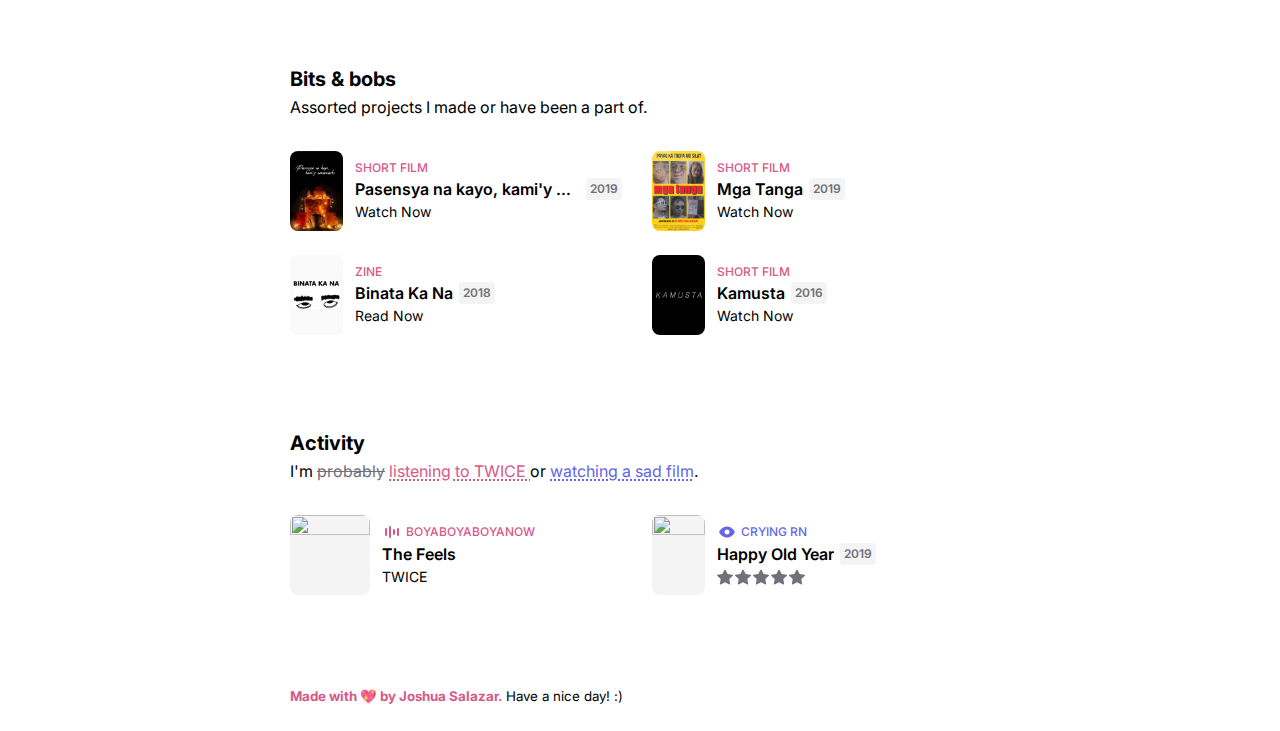
==== commit f0d72d87: "align items" ====
--- a/index.html
+++ b/index.html
@@ -251,7 +251,7 @@
                 <a class="activity" href="" target="_blank" id="track">
                     <img class="img--square" id="track-art" src="" alt="">
                     <div>
-                        <div class="d-flex gap-xs load load--short">
+                        <div class="d-flex gap-xs align-items-center load load--short">
                             <svg class="track-time__icon hide" width="20" height="20" viewBox="0 0 20 20" fill="none" xmlns="http://www.w3.org/2000/svg">
                                 <rect x="3" y="6" width="2" height="8" rx="1" fill="#D85888" />
                                 <rect x="7" y="4" width="2" height="12" rx="1" fill="#D85888" />
@@ -269,7 +269,7 @@
                 <a class="activity activity--violet" href="" target="_blank" id="film">
                     <img class="img--portrait" id="film-art" src="" alt="">
                     <div>
-                        <div class="d-flex gap-xs load load--short">
+                        <div class="d-flex gap-xs align-items-center load load--short">
                             <img id="film-time__icon" src="" alt="">
                             <p id="film-time__date" class="c-violet text-xs uppercase"></p>
                         </div>
--- a/css/style.css
+++ b/css/style.css
@@ -913,6 +913,7 @@
 
 figure img {
   border-radius: 1rem;
+  aspect-ratio: 1/1;
 }
 
 figcaption {
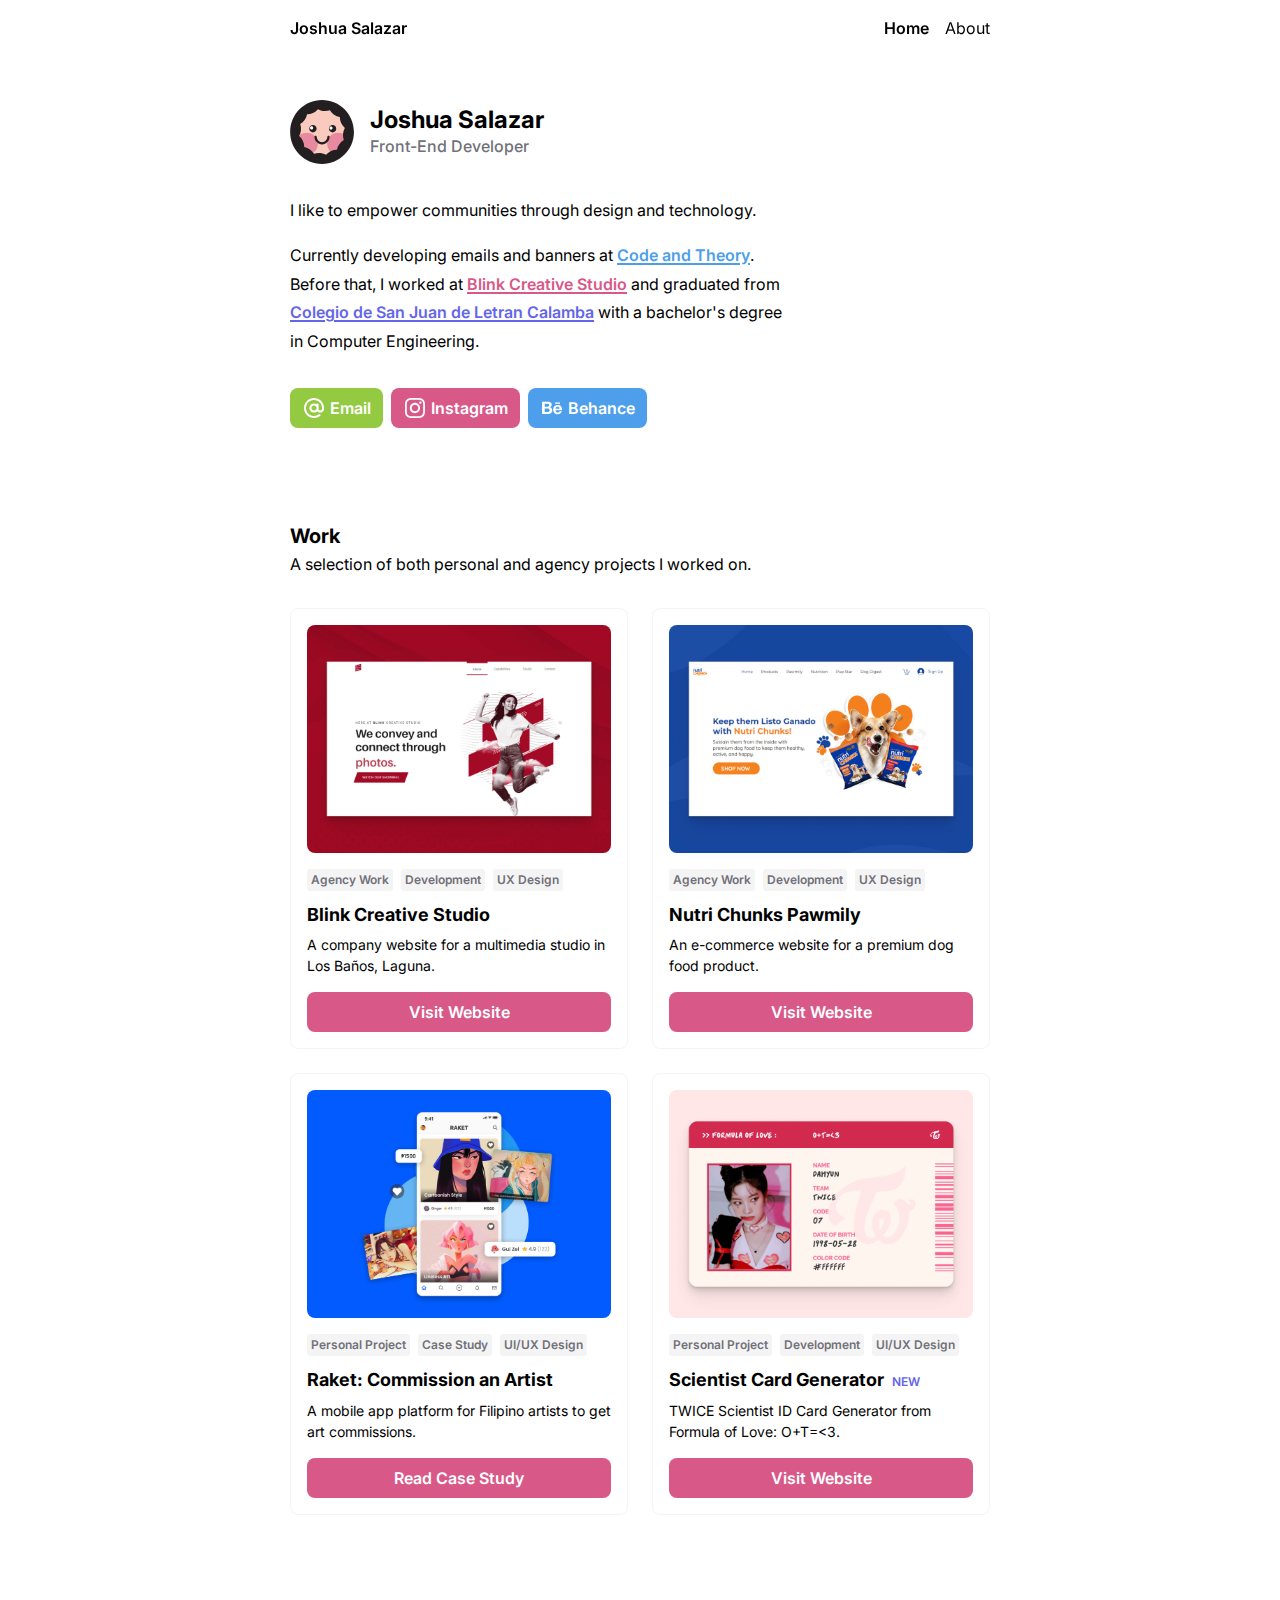
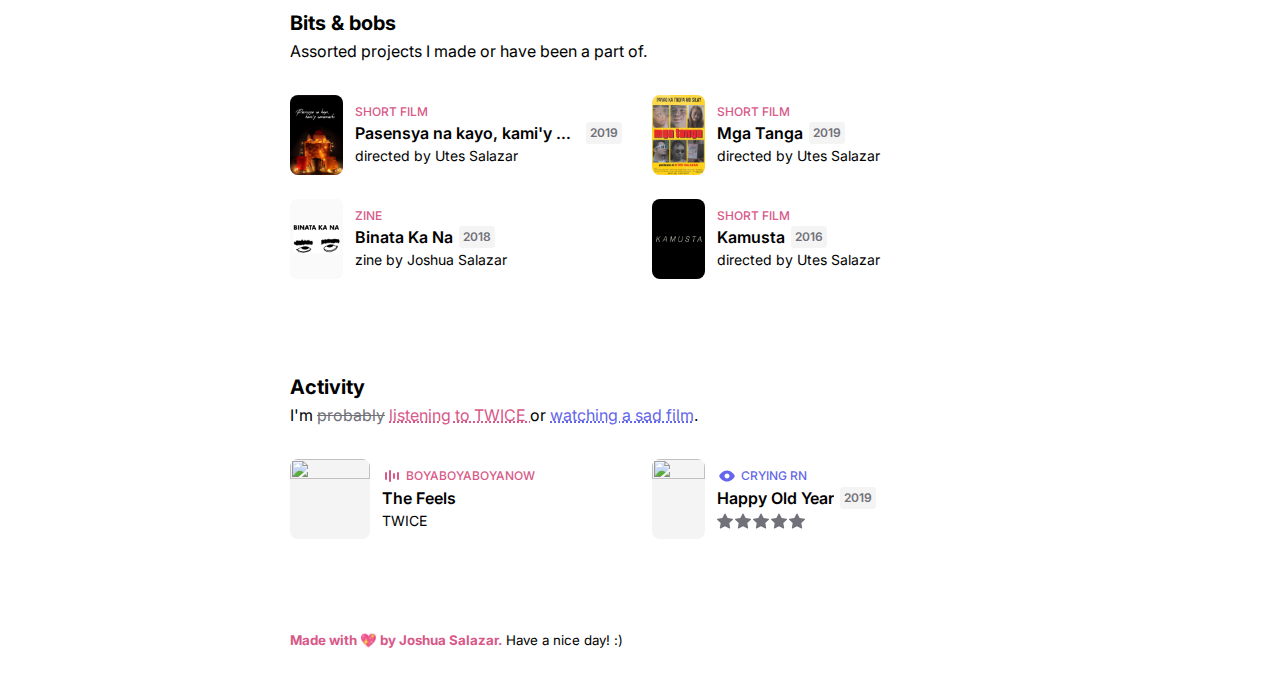
==== commit 7d40954f: "tweak layout and copy" ====
--- a/index.html
+++ b/index.html
@@ -81,7 +81,7 @@
                     </a>
                 </li>
                 <li>
-                    <a href="https://www.instagram.com/warakiray/" target="_blank" class="btn btn--pink btn--icon">
+                    <a href="https://www.instagram.com/youn66odzilla/" target="_blank" class="btn btn--pink btn--icon">
                         <svg class="btn__icon" width="24" height="24" viewBox="0 0 24 24" fill="none" xmlns="http://www.w3.org/2000/svg">
                             <path d="M12 2C9.28625 2 8.945 2.0125 7.87875 2.06C6.8125 2.11 6.08625 2.2775 5.45 2.525C4.78262 2.77602 4.17811 3.16978 3.67875 3.67875C3.1701 4.17837 2.77638 4.7828 2.525 5.45C2.2775 6.085 2.10875 6.8125 2.06 7.875C2.0125 8.94375 2 9.28375 2 12.0013C2 14.7163 2.0125 15.0563 2.06 16.1225C2.11 17.1875 2.2775 17.9137 2.525 18.55C2.78125 19.2075 3.1225 19.765 3.67875 20.3212C4.23375 20.8775 4.79125 21.22 5.44875 21.475C6.08625 21.7225 6.81125 21.8912 7.87625 21.94C8.94375 21.9875 9.28375 22 12 22C14.7163 22 15.055 21.9875 16.1225 21.94C17.1863 21.89 17.915 21.7225 18.5513 21.475C19.2182 21.2239 19.8223 20.8301 20.3212 20.3212C20.8775 19.765 21.2187 19.2075 21.475 18.55C21.7212 17.9137 21.89 17.1875 21.94 16.1225C21.9875 15.0563 22 14.7163 22 12C22 9.28375 21.9875 8.94375 21.94 7.87625C21.89 6.8125 21.7212 6.085 21.475 5.45C21.2237 4.78278 20.8299 4.17834 20.3212 3.67875C19.822 3.16959 19.2175 2.77581 18.55 2.525C17.9125 2.2775 17.185 2.10875 16.1212 2.06C15.0537 2.0125 14.715 2 11.9975 2H12.0013H12ZM11.1037 3.8025H12.0013C14.6713 3.8025 14.9875 3.81125 16.0412 3.86C17.0162 3.90375 17.5462 4.0675 17.8987 4.20375C18.365 4.385 18.6987 4.6025 19.0487 4.9525C19.3987 5.3025 19.615 5.635 19.7963 6.1025C19.9338 6.45375 20.0963 6.98375 20.14 7.95875C20.1888 9.0125 20.1988 9.32875 20.1988 11.9975C20.1988 14.6663 20.1888 14.9837 20.14 16.0375C20.0963 17.0125 19.9325 17.5413 19.7963 17.8938C19.6359 18.3279 19.38 18.7205 19.0475 19.0425C18.6975 19.3925 18.365 19.6088 17.8975 19.79C17.5475 19.9275 17.0175 20.09 16.0412 20.135C14.9875 20.1825 14.6713 20.1938 12.0013 20.1938C9.33125 20.1938 9.01375 20.1825 7.96 20.135C6.985 20.09 6.45625 19.9275 6.10375 19.79C5.66937 19.6299 5.27641 19.3745 4.95375 19.0425C4.62094 18.72 4.36465 18.3271 4.20375 17.8925C4.0675 17.5412 3.90375 17.0113 3.86 16.0363C3.8125 14.9825 3.8025 14.6662 3.8025 11.995C3.8025 9.325 3.8125 9.01 3.86 7.95625C3.905 6.98125 4.0675 6.45125 4.205 6.09875C4.38625 5.6325 4.60375 5.29875 4.95375 4.94875C5.30375 4.59875 5.63625 4.3825 6.10375 4.20125C6.45625 4.06375 6.985 3.90125 7.96 3.85625C8.8825 3.81375 9.24 3.80125 11.1037 3.8V3.8025V3.8025ZM17.3387 5.4625C17.1812 5.4625 17.0251 5.49354 16.8795 5.55384C16.7339 5.61415 16.6017 5.70254 16.4902 5.81397C16.3788 5.9254 16.2904 6.05769 16.2301 6.20328C16.1698 6.34887 16.1387 6.50491 16.1387 6.6625C16.1387 6.82009 16.1698 6.97613 16.2301 7.12172C16.2904 7.26731 16.3788 7.3996 16.4902 7.51103C16.6017 7.62246 16.7339 7.71085 16.8795 7.77116C17.0251 7.83146 17.1812 7.8625 17.3387 7.8625C17.657 7.8625 17.9622 7.73607 18.1873 7.51103C18.4123 7.28598 18.5387 6.98076 18.5387 6.6625C18.5387 6.34424 18.4123 6.03902 18.1873 5.81397C17.9622 5.58893 17.657 5.4625 17.3387 5.4625V5.4625ZM12.0013 6.865C11.3201 6.85437 10.6436 6.97936 10.0112 7.23268C9.37883 7.486 8.80314 7.86259 8.31769 8.34053C7.83223 8.81847 7.44671 9.38821 7.18355 10.0166C6.9204 10.6449 6.78488 11.3194 6.78488 12.0006C6.78488 12.6819 6.9204 13.3563 7.18355 13.9847C7.44671 14.613 7.83223 15.1828 8.31769 15.6607C8.80314 16.1387 9.37883 16.5153 10.0112 16.7686C10.6436 17.0219 11.3201 17.1469 12.0013 17.1363C13.3494 17.1152 14.6353 16.5649 15.5812 15.6041C16.5272 14.6432 17.0574 13.349 17.0574 12.0006C17.0574 10.6523 16.5272 9.35802 15.5812 8.39719C14.6353 7.43636 13.3494 6.88603 12.0013 6.865V6.865ZM12.0013 8.66625C12.8854 8.66625 13.7334 9.01748 14.3586 9.64268C14.9838 10.2679 15.335 11.1158 15.335 12C15.335 12.8842 14.9838 13.7321 14.3586 14.3573C13.7334 14.9825 12.8854 15.3337 12.0013 15.3337C11.1171 15.3337 10.2691 14.9825 9.64393 14.3573C9.01873 13.7321 8.6675 12.8842 8.6675 12C8.6675 11.1158 9.01873 10.2679 9.64393 9.64268C10.2691 9.01748 11.1171 8.66625 12.0013 8.66625V8.66625Z" fill="white" />
                         </svg>
@@ -111,12 +111,14 @@
                         <img src="/assets/blink-creative-studio.jpg" alt="Blink Creative Studio website homepage">
                     </div>
                     <div>
-                        <span class="text-xs c-dark-2 uppercase"><b>Agency Work</b></span>
-                        <h3 class="text-lg work__title">Blink Creative Studio</h3>
+                        <!-- <span class="text-xs c-dark-2 uppercase"><b>Agency Work</b></span> -->
                         <ul>
+                            <li class="text-inside">Agency Work</li>
                             <li class="text-inside">Development</li>
                             <li class="text-inside">UX Design</li>
                         </ul>
+                        <h3 class="text-lg work__title">Blink Creative Studio</h3>
+
                         <p class="text-sm">A company website for a multimedia studio in Los Baños, Laguna.</p>
                     </div>
                     <a href="https://www.blinkcreativestudio.com/" target="_blank" class="btn btn--pink">Visit
@@ -127,12 +129,13 @@
                         <img src="/assets/ncp.jpg" alt="Nutri Chunks Pawmily website homepage">
                     </div>
                     <div>
-                        <span class="text-xs c-dark-2 uppercase"><b>Agency Work</b></span>
-                        <h3 class="text-lg work__title">Nutri Chunks Pawmily</h3>
-                        <ul>
+                        <!-- <span class="text-xs c-dark-2 uppercase"><b>Agency Work</b></span> -->
+                        <ul class="work__category">
+                            <li class="text-inside">Agency Work</li>
                             <li class="text-inside">Development</li>
                             <li class="text-inside">UX Design</li>
                         </ul>
+                        <h3 class="text-lg work__title">Nutri Chunks Pawmily</h3>
                         <p class="text-sm">An e-commerce website for a premium dog food product.</p>
                     </div>
                     <a href="https://www.sanmiguelpetcare.com/" target="_blank" rel="noopener" rel="noreferrer" class="btn btn--pink">Visit Website</a>
@@ -142,12 +145,12 @@
                         <img src="/assets/raket-case-study.jpg" alt="Raket: Commission an Artist. A UI UX Case Study.">
                     </div>
                     <div>
-                        <span class="text-xs c-dark-2 uppercase"><b>Personal Project</b></span>
-                        <h3 class="text-lg work__title">Raket: Commission an Artist</h3>
-                        <ul>
+                        <ul class="work__category">
+                            <li class="text-inside">Personal Project</li>
                             <li class="text-inside">Case Study</li>
                             <li class="text-inside">UI/UX Design</li>
                         </ul>
+                        <h3 class="text-lg work__title">Raket: Commission an Artist</h3>
                         <p class="text-sm">A mobile app platform for Filipino artists to get art commissions.</p>
                     </div>
                     <a href="https://www.behance.net/gallery/104987101/Raket-Commission-an-Artist-a-UIUX-Case-Study" target="_blank" class="btn btn--pink">Read Case Study</a>
@@ -157,14 +160,14 @@
                         <img src="/assets/twice-scientist-card.jpg" alt="Generated TWICE Scienist Card Sample">
                     </div>
                     <div>
-                        <span class="text-xs c-dark-2 uppercase"><b>Personal Project</b></span>
+                        <ul class="work__category">
+                            <li class="text-inside">Personal Project</li>
+                            <li class="text-inside">Development</li>
+                            <li class="text-inside">UI/UX Design</li>
+                        </ul>
                         <h3 class="text-lg work__title">Scientist Card Generator <span class="rotate--text c-violet">NEW</span>
                         </h3>
-                        <ul>
-                            <li class="text-inside">Development</li>
-                            <li class="text-inside">UI/UX Design</li>
-                        </ul>
-                        <p class="text-sm">Create your own TWICE Scientist ID Card from Formula of Love: O+T=&lt;3.</p>
+                        <p class="text-sm">TWICE Scientist ID Card Generator from Formula of Love: O+T=&lt;3.</p>
                     </div>
                     <a href="https://scientist.cards/" target="_blank" class="btn btn--pink">Visit Website</a>
                 </div>
@@ -186,7 +189,7 @@
                             <p class="text-truncate">Pasensya na kayo, kami'y namamasko</p>
                             <span class="text-inside">2019</span>
                         </div>
-                        <p href="#" class="text-sm">Watch Now</p>
+                        <p href="#" class="text-sm">directed by Utes Salazar</p>
                     </div>
                 </a>
                 <a class="activity warning" href="https://fb.watch/bBOO-zAZfU/" target="_blank" data-warning="profanities and suggestive dialogue">
@@ -197,7 +200,7 @@
                             <p class="text-truncate">Mga Tanga</p>
                             <span class="text-inside">2019</span>
                         </div>
-                        <p href="#" class="text-sm">Watch Now</p>
+                        <p href="#" class="text-sm">directed by Utes Salazar</p>
                     </div>
                 </a>
                 <a class="activity" href="/assets/Binata-Ka-Na-by-Joshua-Salazar.pdf" target="_blank">
@@ -208,7 +211,7 @@
                             <p class="text-truncate">Binata Ka Na</p>
                             <span class="text-inside">2018</span>
                         </div>
-                        <p href="#" class="text-sm">Read Now</p>
+                        <p href="#" class="text-sm">zine by Joshua Salazar</p>
                     </div>
                 </a>
                 <a class="activity" href="https://www.instagram.com/p/Ca-Y-BpDGjv/" target="_blank">
@@ -219,7 +222,7 @@
                             <p class="text-truncate">Kamusta</p>
                             <span class="text-inside">2016</span>
                         </div>
-                        <p href="#" class="text-sm">Watch Now</p>
+                        <p href="#" class="text-sm">directed by Utes Salazar</p>
                     </div>
                 </a>
             </div>
--- a/css/style.css
+++ b/css/style.css
@@ -114,7 +114,7 @@
   text-decoration: underline;
   -webkit-text-decoration-color: inherit;
           text-decoration-color: inherit;
-  text-underline-offset: 3px;
+  text-underline-offset: 2px;
   text-decoration-thickness: 2px;
   -webkit-transition: -webkit-text-decoration-color 0.15s linear;
   transition: -webkit-text-decoration-color 0.15s linear;
@@ -431,17 +431,18 @@
   border-radius: 0.5rem;
 }
 
+.work__category {
+  -ms-flex-wrap: wrap;
+      flex-wrap: wrap;
+}
+
+.work__title {
+  margin: 0.75rem 0 0.5rem 0;
+}
+
 .work a {
   width: 100%;
   text-align: center;
-}
-
-.work__title {
-  margin: 0.25rem 0 0.5rem 0;
-}
-
-.work p {
-  margin-top: 0.75rem;
 }
 
 .tooltip {
@@ -451,7 +452,7 @@
           text-decoration-color: inherit;
   -webkit-text-decoration-style: dotted;
           text-decoration-style: dotted;
-  text-underline-offset: 3px;
+  text-underline-offset: 1px;
   text-decoration-thickness: 2px;
 }
 
